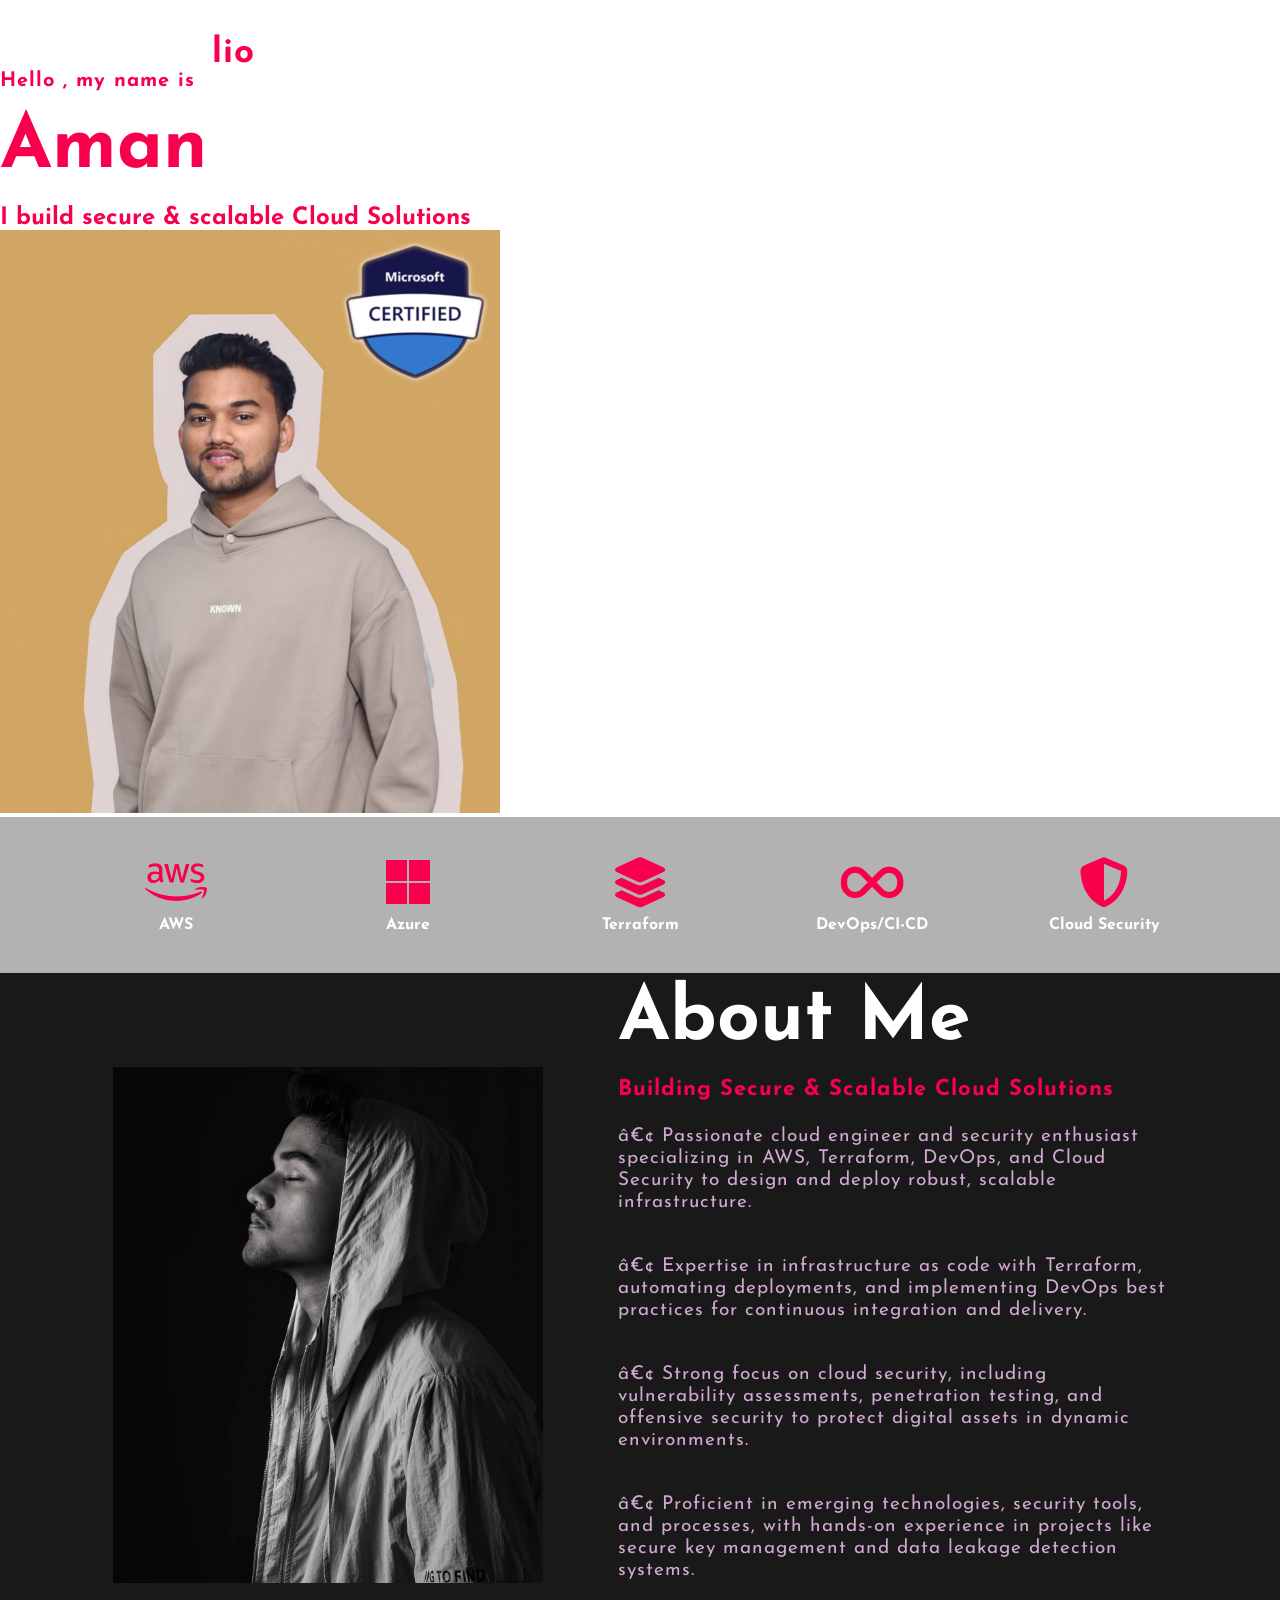
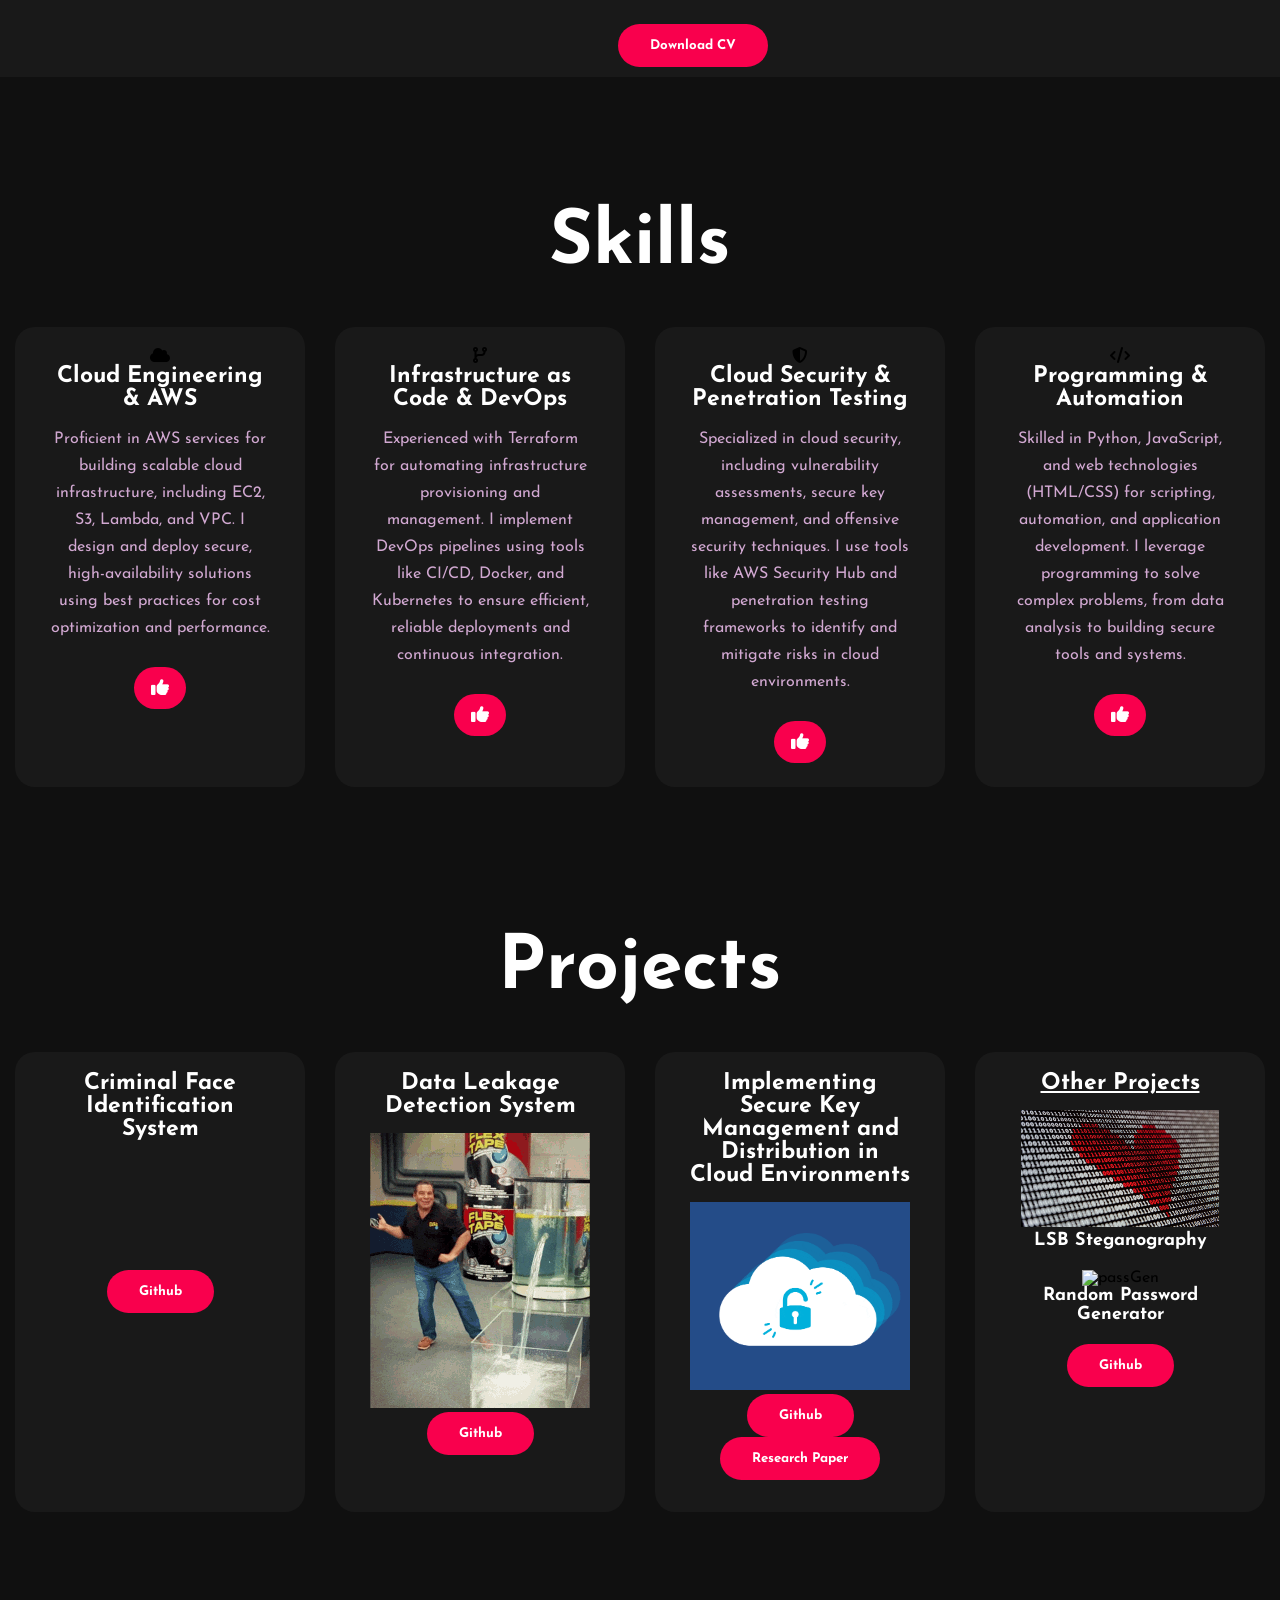
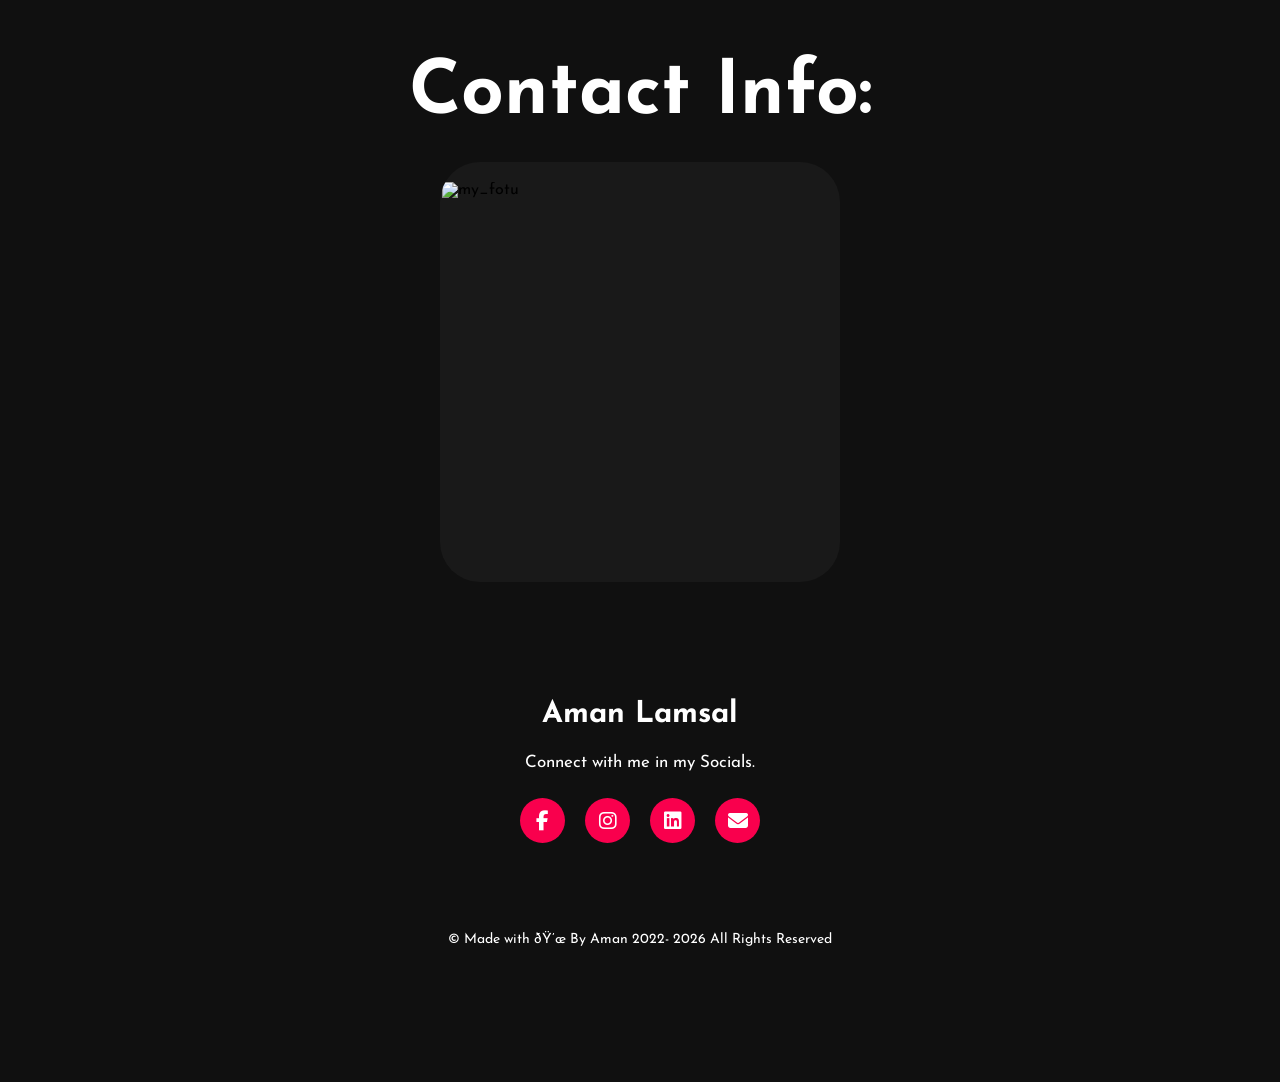
==== index.html @ ddba53ee "updated profile image" ====
<!DOCTYPE html>
<html>

<head>
    <title>Welcome to my Website</title>
    <link rel="stylesheet" type="text/css" href="/style.css">
    <link rel="preconnect" href="https://fonts.gstatic.com">
    <link href="https://fonts.googleapis.com/css2?family=Josefin+Sans:ital,wght@0,100;0,200;0,300;0,400;0,500;0,600;0,700;1,200;1,300;1,400;1,500;1,600;1,700&display=swap" rel="stylesheet">

    <link rel="stylesheet" href="https://cdnjs.cloudflare.com/ajax/libs/font-awesome/6.3.0/css/all.min.css" integrity="sha512-SzlrxWUlpfuzQ+pcUCosxcglQRNAq/DZjVsC0lE40xsADsfeQoEypE+enwcOiGjk/bSuGGKHEyjSoQ1zVisanQ==" crossorigin="anonymous" referrerpolicy="no-referrer">
    <meta name="viewport" content="width=device-width, initial-scale=1">

</head>

<body>
    <!--TopBar/Hero Section-->
    <div class="hero" id="home">
        <nav>
            <h2 class="logo">Portfo<span>lio</span></h2>
            <ul>
                <li><a href="#home">Home</a></li>
                <li><a href="#aboutme">About Me</a></li>
                <li><a href="#skill">Skills</a></li>
                <li><a href="#project">Projects</a></li>
                <li><a href="#contact">Contact Me</a></li>
            </ul>
        </nav>
        <div class="content">
            <h4>Hello , my name is</h4>
            <h1><span>Aman</span> Lamsal</h1>
            <h2><span>I build secure & scalable Cloud Solutions</span></h2>
        </div>
        <div class="prof">
            <img src="/1.png" alt="photo" width="500px">
        </div>

        <!--Tech Stack Section-->
        <div class="tech-stack-hero">
            <div class="tech-container">
                <div class="tech-item">
                    <i class="fab fa-aws"></i>
                    <h3>AWS</h3>
                </div>
                <div class="tech-item">
                    <i class="fab fa-microsoft"></i>
                    <h3>Azure</h3>
                </div>
                <div class="tech-item">
                    <i class="fas fa-layer-group"></i>
                    <h3>Terraform</h3>
                </div>
                <div class="tech-item">
                    <i class="fas fa-infinity"></i>
                    <h3>DevOps/CI-CD</h3>
                </div>
                <div class="tech-item">
                    <i class="fas fa-shield-halved"></i>
                    <h3>Cloud Security</h3>
                </div>
            </div>
        </div>
    </div>

    <!--About Me Section-->
    <section class="about">
        <div class="main" id="aboutme">
            <img src="/profile.png" alt="profilePic">
            <div class="about-text">
                <h2>About Me</h2>
                <h5><span>Building Secure & Scalable Cloud Solutions</span></h5>
                <p>• Passionate cloud engineer and security enthusiast specializing in AWS, Terraform, DevOps, and Cloud Security to design and deploy robust, scalable infrastructure.</p>
                <p>• Expertise in infrastructure as code with Terraform, automating deployments, and implementing DevOps best practices for continuous integration and delivery.</p>
                <p>• Strong focus on cloud security, including vulnerability assessments, penetration testing, and offensive security to protect digital assets in dynamic environments.</p>
                <p>• Proficient in emerging technologies, security tools, and processes, with hands-on experience in projects like secure key management and data leakage detection systems.</p>
                <a href="/Aman Resume.pdf" download="A-Resume">
                    <button type="button">Download CV</button></a>
            </div>
        </div>
    </section>

   <!--Skills section-->
    <div class="skills" id="skill">
        <div class="title">
            <h2>Skills</h2>
        </div>
        <div class="box">
            <div class="card">
                <i class="fa-solid fa-cloud"></i>  <!-- Or use a relevant icon, e.g., fa-aws or fa-server -->
                <h5>Cloud Engineering & AWS</h5>
                <div class="pra">
                    <p>Proficient in AWS services for building scalable cloud infrastructure, including EC2, S3, Lambda, and VPC. I design and deploy secure, high-availability solutions using best practices for cost optimization and performance.</p>
                    <p style="text-align: center;">
                        <button class="thumbs-up-btn" onclick="likeThis(this)"><i class="fas fa-thumbs-up"></i></button>
                    </p>
                </div>
            </div>

            <div class="card">
                <i class="fa-solid fa-code-branch"></i>  <!-- Icon for IaC/DevOps -->
                <h5>Infrastructure as Code & DevOps</h5>
                <div class="pra">
                    <p>Experienced with Terraform for automating infrastructure provisioning and management. I implement DevOps pipelines using tools like CI/CD, Docker, and Kubernetes to ensure efficient, reliable deployments and continuous integration.</p>
                    <p style="text-align: center;">
                        <button class="thumbs-up-btn" onclick="likeThis(this)"><i class="fas fa-thumbs-up"></i></button>
                    </p>
                </div>
            </div>

            <div class="card">
                <i class="fa-solid fa-shield-halved"></i>  <!-- Icon for security -->
                <h5>Cloud Security & Penetration Testing</h5>
                <div class="pra">
                    <p>Specialized in cloud security, including vulnerability assessments, secure key management, and offensive security techniques. I use tools like AWS Security Hub and penetration testing frameworks to identify and mitigate risks in cloud environments.</p>
                    <p style="text-align: center;">
                        <button class="thumbs-up-btn" onclick="likeThis(this)"><i class="fas fa-thumbs-up"></i></button>
                    </p>
                </div>
            </div>

            <div class="card">
                <i class="fa-solid fa-code"></i>  <!-- Icon for programming -->
                <h5>Programming & Automation</h5>
                <div class="pra">
                    <p>Skilled in Python, JavaScript, and web technologies (HTML/CSS) for scripting, automation, and application development. I leverage programming to solve complex problems, from data analysis to building secure tools and systems.</p>
                    <p style="text-align: center;">
                        <button class="thumbs-up-btn" onclick="likeThis(this)"><i class="fas fa-thumbs-up"></i></button>
                    </p>
                </div>
            </div>

        </div>

        <!--Projects Section Begins-->
        <div class="skills" id="project">
            <div class="title">
                <h2>Projects</h2>
            </div>
            <div class="box">
                <div class="card">
                    <h5>Criminal Face Identification System </h5>
                    <div class="pra">
                        <video src="/criminal.mp4" height="auto" width="100%" autoplay></video>
                        <form action="https://github.com/drax2002/Criminal-Face-Identification-System">
                            <button type="submit"> Github </button></form>
                    </div>
                </div>

                <div class="card">
                    <h5>Data Leakage Detection System</h5>
                    <div class="pra">
                        <img src="/dataleak.gif" alt="leakage">
                        <form action="https://github.com/drax2002/Data-Leakage-Detection-System">
                            <button type="submit"> Github </button></form>
                    </div>
                </div>

                <div class="card">
                    <h5>Implementing Secure Key Management and Distribution in Cloud Environments</h5>
                    <div class="pra">
                        <img src="/keymgmnt.gif" alt="keyCloud" height="auto" width="100%">
                        <form action="https://github.com/drax2002/Key-Management-in-Cloud-Computing">
                            <button type="submit"> Github </button></form>
                        <form action="https://ieeexplore.ieee.org/document/10346319">
                            <button type="submit">Research Paper</button></form>
                        </form>
                    </div>
                </div>



                <div class="card">
                     <h5><u>Other Projects</u></h5>
                     <div class="pra">
                        <img src="/lsb.jpg" alt="lsbImg" height="auto" width="90%">
                        <h6>LSB Steganography </h6>
                        <img src="/paswordGen.jpg" alt="passGen" height="auto" width="90%">
                        <h6>Random Password Generator</h6>
                        <form action="https://github.com/drax2002/OtherProjects">
                            <button type="submit"> Github </button></form>
                    </div>
                </div>

            </div>
        </div>

        <!--Contact Info-->
        <div class="contact-me" id="contact">
            <div class="title">
                <h2>Contact Info:</h2>
            </div>

            <div class="photos">
                <div class="pra">
                    <img src="/daiKoPhoto.jpg" alt="my_fotu" style="height:auto" width="100%">
                </div>

            </div>
            
            <!--Footer start-->
            <footer>

                <p>Aman Lamsal</p>
                <p>Connect with me in my Socials.</p>
                <div class="social"> 
                    <a href="https://www.facebook.com/aaman.lamsal/"><i class="fab fa-facebook-f" title="Facebook"></i></a>
                    <a href="https://www.instagram.com/_ig_aman07/?hl=en"><i class="fab fa-instagram" title="Instagram"></i></a>
                    <a href="https://www.linkedin.com/in/aman-lamsal-5b7b74231/"><i class="fa-brands fa-linkedin" title="LinkedIn"></i></a>
                    <a href="https://mail.google.com/mail/?view=cm&to=amanlamsal2002@gmail.com"><i class="fa fa-envelope" title="Email?"></i></a>
                </div>

                <p id="end"> &copy; Made with 💜 By Aman 2022-
                    <script>
                        document.write(new Date().getFullYear())
                    </script> All Rights Reserved</p>
            </footer>

        </div>

    </div>

    <script>
        function likeThis(btn) {
            if (btn.classList.contains('liked')) {
                btn.classList.remove('liked');
                btn.innerHTML = '<i class="fas fa-thumbs-up"></i>';
            } else {
                btn.classList.add('liked');
                btn.innerHTML = '<i class="fas fa-thumbs-up"></i> Liked';
                // Animate +1
                const plusOne = document.createElement('span');
                plusOne.textContent = '+1';
                plusOne.className = 'plus-one';
                plusOne.style.position = 'absolute';
                plusOne.style.left = '50%';
                plusOne.style.transform = 'translateX(-50%)';
                btn.style.position = 'relative';
                btn.appendChild(plusOne);
                setTimeout(() => plusOne.remove(), 1000);
            }
        }

        // Smooth scroll for nav links
        const navLinks = document.querySelectorAll('nav ul li a');
        navLinks.forEach(link => {
            link.addEventListener('click', function(e) {
                e.preventDefault();
                const targetId = this.getAttribute('href');
                const targetSection = document.querySelector(targetId);
                if (targetSection) {
                    targetSection.scrollIntoView({ behavior: 'smooth' });
                }
            });
        });

        // Slide down animation on scroll
        const sections = document.querySelectorAll('.about, .skills, .contact-me');
        const observer = new IntersectionObserver((entries) => {
            entries.forEach(entry => {
                if (entry.isIntersecting) {
                    entry.target.classList.add('slide-down');
                }
            });
        }, { threshold: 0.1 });

        sections.forEach(section => {
            observer.observe(section);
        });
    </script>

</body>

</html>
---- style.css ----
* {
    padding: 0;
    margin: 0;
    font-family: 'Josefin Sans', sans-serif;
    box-sizing: border-box;
}

html {
    scroll-behavior: smooth;
}

.hero {
    height: auto;
    min-height: 100vh;
    width: 100%;
    background-image: url(../background.jpg);
    background-size: cover;
    background-position: center;
    display: flex;
    flex-direction: column;
    justify-content: space-between;
}

.hero-main {
    display: flex;
    align-items: center;
    justify-content: space-between;
    padding: 0 8%;
    flex-wrap: wrap;
}
nav {
    display: flex;
    align-items: center;
    justify-content: space-between;
    padding-top: 35px;
    padding-left: 8%;
    padding-right: 8%;
}

.logo {
    color: white;
    font-size: 35px;
    letter-spacing: 1px;
    cursor: pointer;
}

span {
    color: #f9004d;
}

nav ul li {
    list-style-type: none;
    display: inline-block;
    padding: 10px 25px;
}

nav ul li a {
    color: white;
    text-decoration: none;
    font-weight: bold;
    text-transform: capitalize;
}

nav ul li a:hover {
    color: #f9004d;
    transition: .4s;
}

.prof {
    width: 500px;
}

.prof img {
    height: auto;
    width: 100%;
}

.content {
    max-width: 600px;
}

h1 {
    color: white;
    margin: 20px 0px 20px;
    font-size: 75px;
}

h3 {
    color: white;
    margin-bottom: 50px;
    font-size: 25px;
}

h4 {
    color: #f9004d;
    letter-spacing: 1px;
    font-size: 20px;
}

.tech-stack-hero {
    width: 100%;
    padding: 40px 0px;
    background-color: rgba(0, 0, 0, 0.3);
    display: flex;
    align-items: center;
    justify-content: center;
}

.tech-container {
    width: 1130px;
    max-width: 95%;
    display: flex;
    align-items: center;
    justify-content: space-around;
    flex-wrap: wrap;
    gap: 30px;
}

.tech-item {
    text-align: center;
    flex: 1;
    min-width: 120px;
}

.tech-item i {
    font-size: 50px;
    color: #f9004d;
    margin-bottom: 10px;
    display: block;
}

.tech-item h3 {
    color: white;
    font-size: 16px;
    margin: 0;
}

.about {
    width: 100%;
    padding: 10px 0px;
    background-color: #191919;
}

.about img {
    height: auto;
    width: 430px;
}

.about-text {
    width: 550px;
}

.main {
    width: 1130px;
    max-width: 95%;
    margin: 0 auto;
    display: flex;
    align-items: center;
    justify-content: space-around;
}

.about-text h2 {
    color: white;
    font-size: 75px;
    text-transform: capitalize;
    margin-bottom: 20px;
}

.about-text h5 {
    color: white;
    font-size: 22px;
    letter-spacing: 1px;
    margin-bottom: 25px;
    text-transform: capitalize;
}

.about-text p {
    color: #fcfc;
    letter-spacing: 1px;
    line-height: 22px;
    font-size: 19px;
    margin-bottom: 42px;
}

button {
    background-color: #f9004d;
    color: white;
    text-decoration: none;
    border: 2px solid transparent;
    font-weight: bold;
    padding: 13px 30px;
    border-radius: 30px;
    transition: .4s;
}

button:hover {
    background-color: transparent;
    border: 2px solid #f9004d;
    cursor: pointer;
}

.skills {
    background: #101010;
    width: 100%;
    padding: 100px 0px;
}

.title h2 {
    color: white;
    font-size: 75px;
    width: 1130px;
    margin: 30px auto;
    text-align: center;
}

.box {
    display: flex;
    justify-content: center;
    align-items: center;
    min-height: 400px;
}

.card {
    height: 460px;
    width: 335px;
    padding: 20px 35px;
    background: #191919;
    border-radius: 20px;
    margin: 15px;
    position: relative;
    overflow: hidden;
    text-align: center;
}

.boxxy {
    display: flex;
    justify-content: center;
    align-items: center;
    min-height: 200px;
}

.poxxy {
    height: 200px;
    width: 335px;
    padding: 20px 35px;
    background: #191919;
    border-radius: 20px;
    margin: 15px;
    position: relative;
    overflow: hidden;
    text-align: center;
}

h5 {
    color: white;
    font-size: 23px;
    margin-bottom: 15px;
}

h6 {
    color: white;
    font-size: 18px;
    margin-bottom: 20px;
}

h5 {
    color: white;
    font-size: 23px;
    margin-bottom: 15px;
}

.pra p {
    color: #fcfc;
    font-size: 16px;
    line-height: 27px;
    margin-bottom: 25px;
}

.card .button {
    background-color: #f9004d;
    color: white;
    text-decoration: none;
    border: 2px solid transparent;
    font-weight: bold;
    padding: 10px 15px;
    border-radius: 30px;
    transition: .4s;
}

.card .button:hover {
    background-color: transparent;
    border: 2px solid #f9004d;
    cursor: pointer;
}

.team {
    width: 100%;
    padding: 10px 0px;
    background-color: #191919;
}

.team img {
    height: auto;
    width: 350px;
}

.team-img {
    width: 1130px;
    max-width: 95%;
    margin: 0 auto;
    display: flex;
    align-items: center;
    justify-content: space-around;
}

.team .item:hover .info {
    bottom: 50px;
}

.team .team-img::after {
    opacity: 1;
    visibility: visible;
}

.team .team-img {
    overflow: hidden;
    border-radius: 4px;
    position: relative;
}

.team .team-img::after {
    content: '';
    width: 100%;
    height: 100%;
    position: absolute;
    top: 0;
    left: 0;
    background-color: rgba(0, 0, 0, 0.8);
    background: linear-gradient(to top, #f9004d, rgba (0, 0, 0, 0.4));
    opacity: 0;
    visibility: hidden;
    transition: all 0.4s;
}

.photos {
    height: 420px;
    width: 400px;
    padding: 20px 10px 5px 2px;
    background: #191919;
    border-radius: 40px;
    display: block;
    margin-left: auto;
    margin-right: auto;
    position: relative;
    overflow: hidden;
}

footer {
    position: relative;
    width: 100%;
    height: 400px;
    background: #101010;
    display: flex;
    flex-direction: column;
    align-items: center;
    justify-content: center;
}

footer p:nth-child(1) {
    font-size: 30px;
    color: white;
    margin-bottom: 20px;
    font-weight: bold;
}

footer p:nth-child(2) {
    color: white;
    font-size: 17px;
    width: 500px;
    text-align: center;
    line-height: 26px;
}

.social {
    display: flex;
}

.social a {
    width: 45px;
    height: 45px;
    display: flex;
    align-items: center;
    justify-content: center;
    background: #f9004d;
    border-radius: 50%;
    margin: 22px 10px;
    color: white;
    text-decoration: none;
    font-size: 20px;
}

.social a:hover {
    transform: scale(1.3);
    transition: .3s;
}

#end {
    position: absolute;
    color: white;
    bottom: 35px;
    font-size: 14px;
}

.thumbs-up-btn {
    background-color: #f9004d;
    color: white;
    border: 2px solid transparent;
    font-size: 18px;
    padding: 10px 15px;
    border-radius: 30px;
    transition: .4s;
    cursor: pointer;
    display: inline-flex;
    align-items: center;
    gap: 5px;
}

.thumbs-up-btn:hover {
    background-color: transparent;
    border: 2px solid #f9004d;
}

.thumbs-up-btn.liked {
    background-color: #4CAF50;
    border: 2px solid #4CAF50;
}

.plus-one {
    position: absolute;
    color: #f9004d;
    font-size: 20px;
    font-weight: bold;
    animation: floatUp 1s ease-out forwards;
}

@keyframes floatUp {
    0% {
        opacity: 1;
        transform: translateY(0);
    }
    100% {
        opacity: 0;
        transform: translateY(-30px);
    }
}

.slide-down {
    animation: slideDown 1s ease-out;
}

@keyframes slideDown {
    0% {
        transform: translateY(-50px);
        opacity: 0;
    }
    100% {
        transform: translateY(0);
        opacity: 1;
    }
}
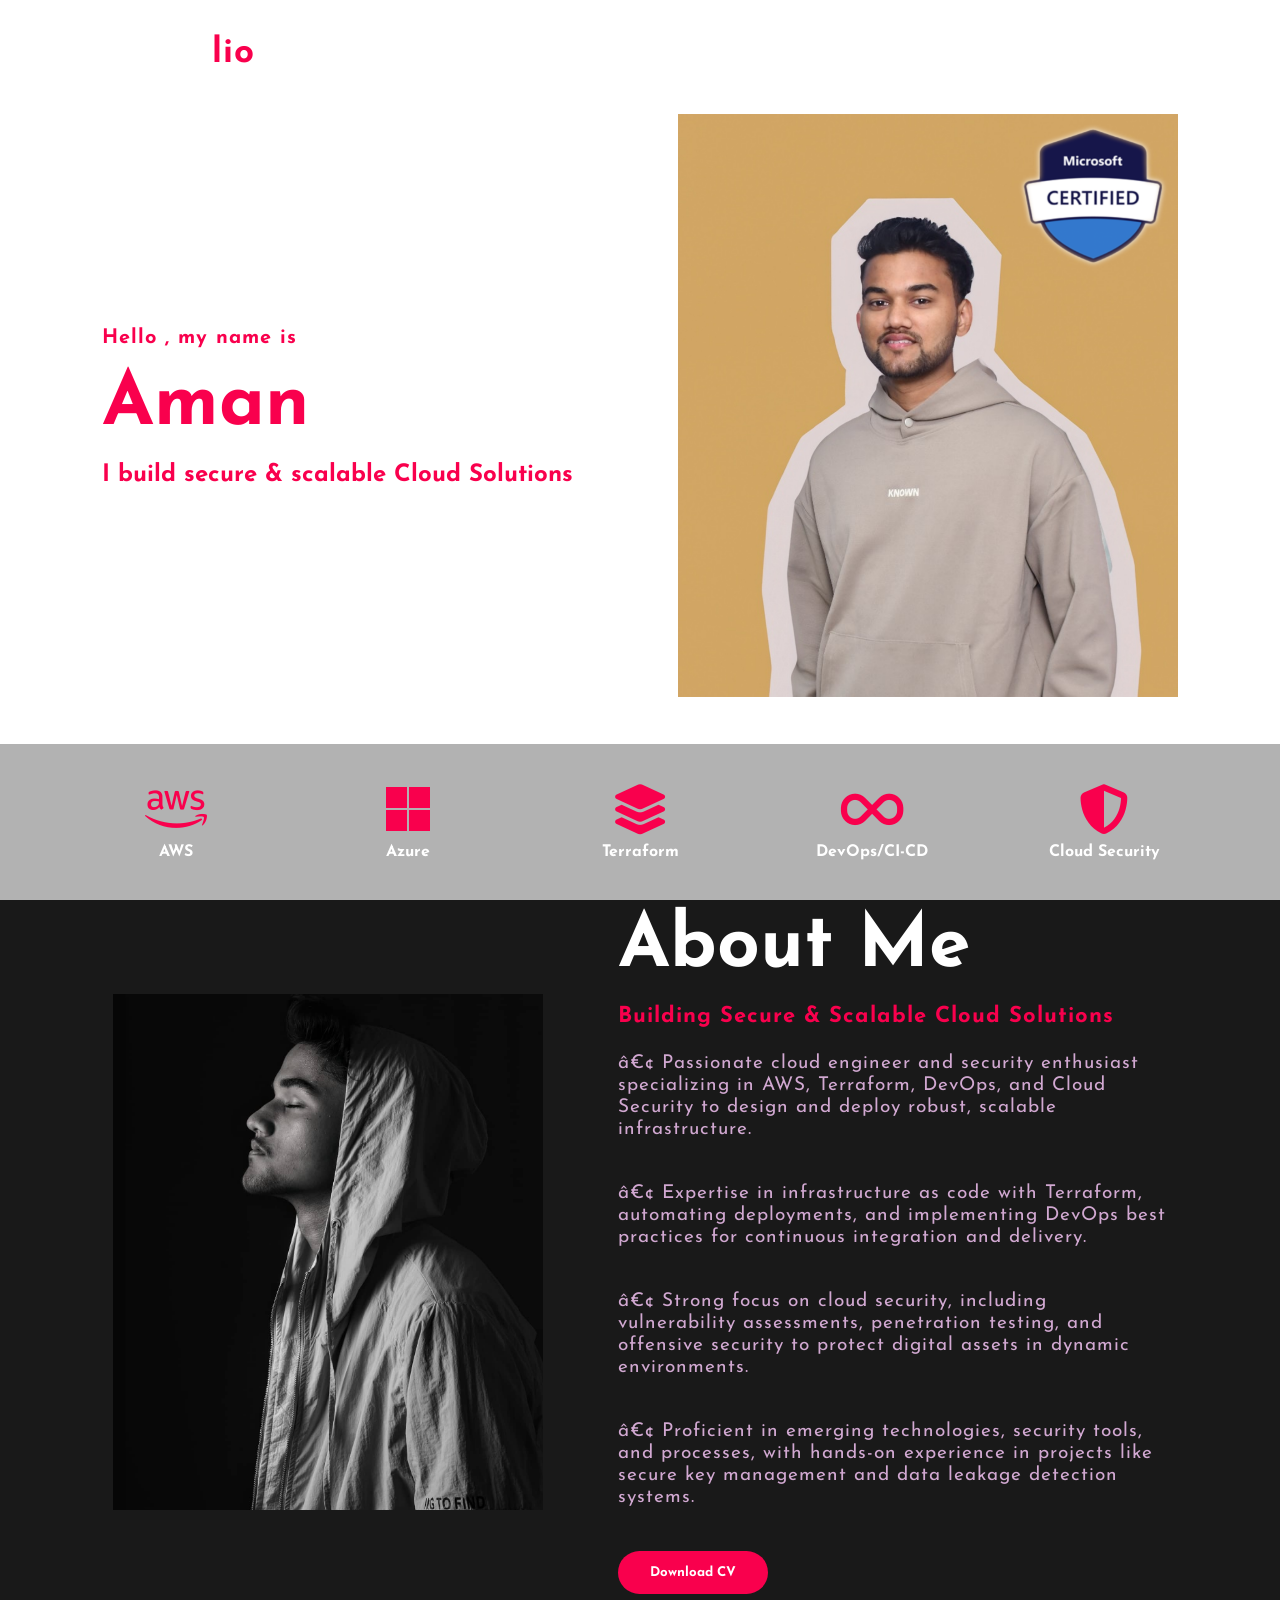
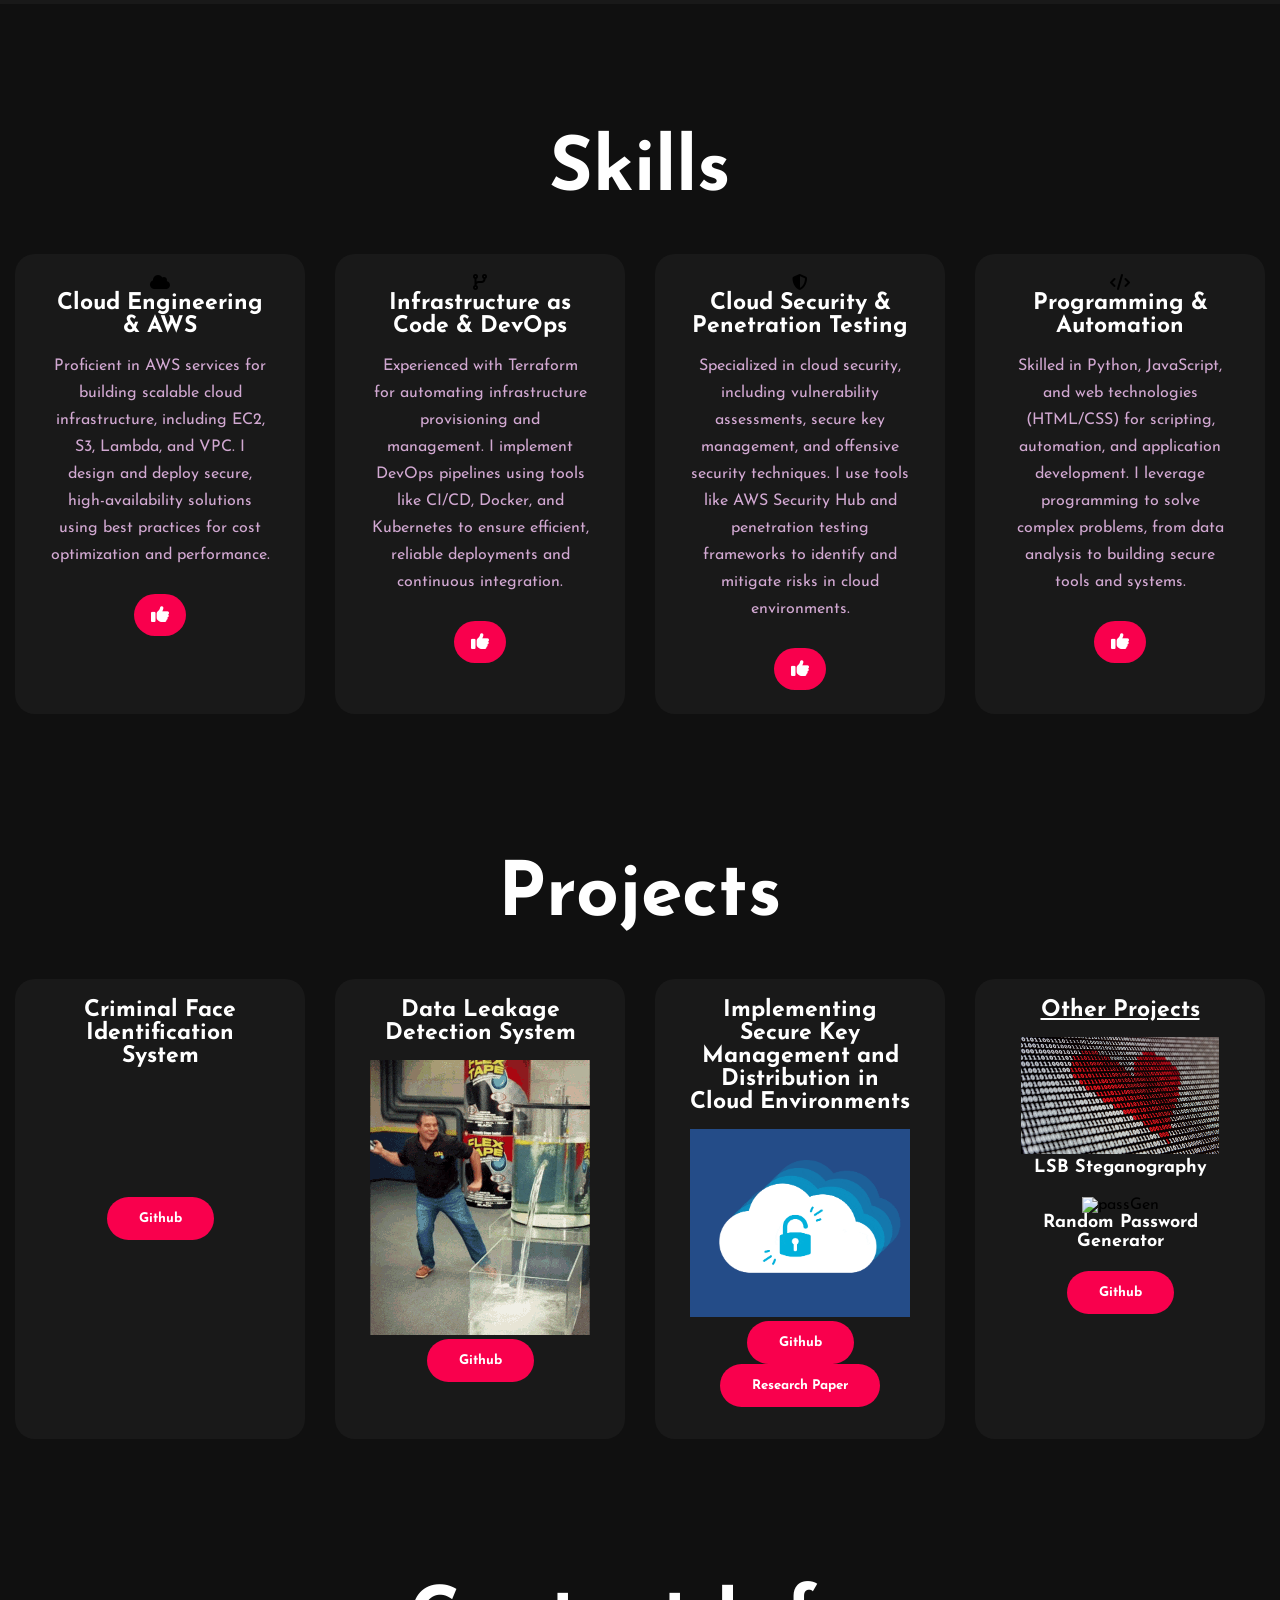
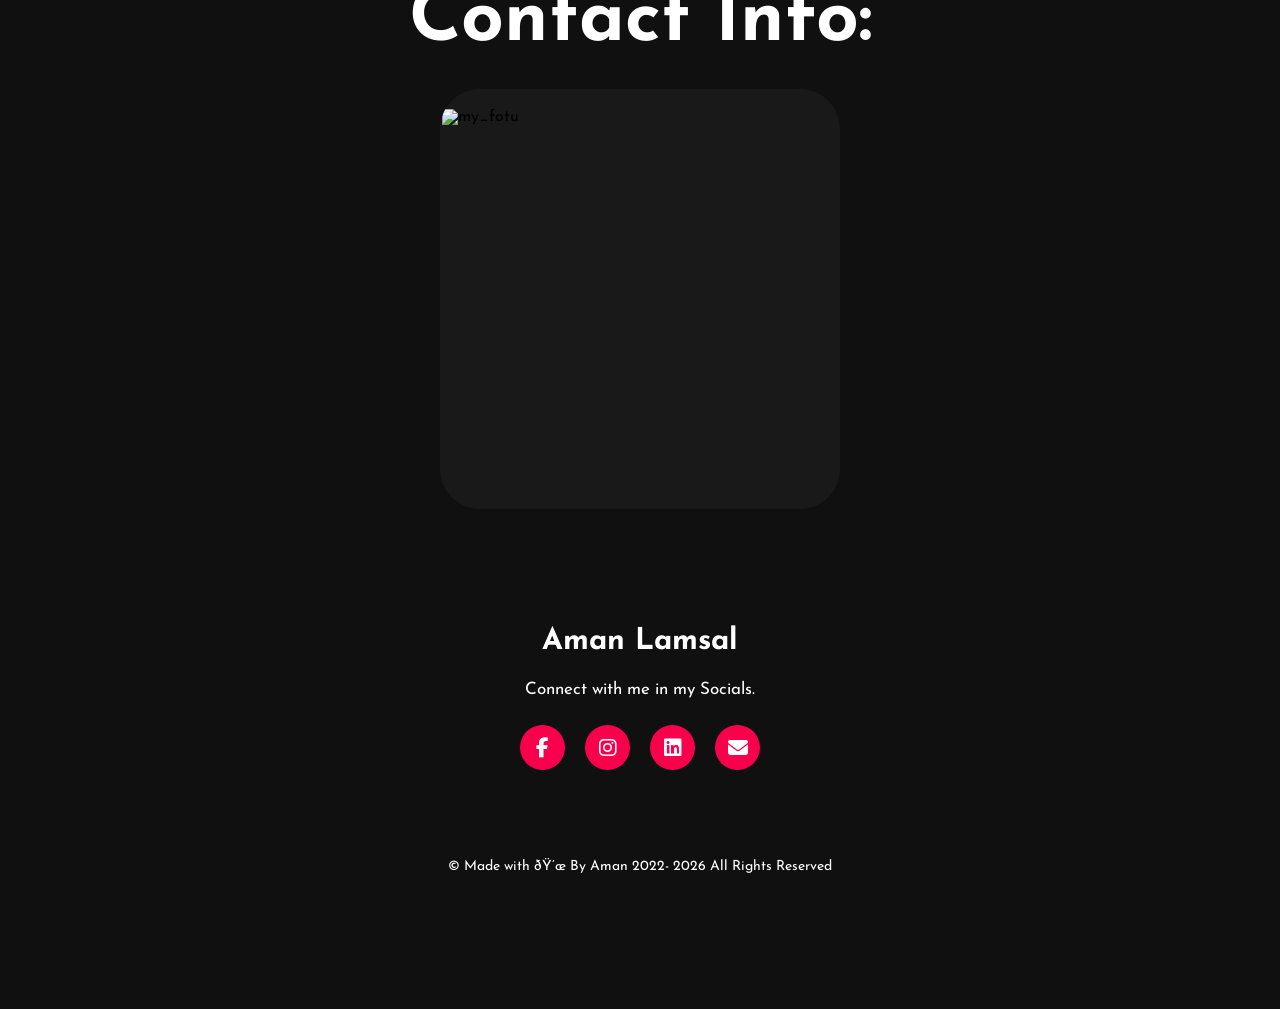
==== commit c16a14de: "updated profile image" ====
--- a/index.html
+++ b/index.html
@@ -25,15 +25,19 @@
                 <li><a href="#contact">Contact Me</a></li>
             </ul>
         </nav>
-        <div class="content">
-            <h4>Hello , my name is</h4>
-            <h1><span>Aman</span> Lamsal</h1>
-            <h2><span>I build secure & scalable Cloud Solutions</span></h2>
-        </div>
-        <div class="prof">
-            <img src="/1.png" alt="photo" width="500px">
-        </div>
-
+        <div class="hero-main">
+            <div class="content">
+                <h4>Hello , my name is</h4>
+                <h1><span>Aman</span> Lamsal</h1>
+                <h2><span>I build secure & scalable Cloud Solutions</span></h2>
+            </div>
+
+            <div class="prof">
+                <img src="/1.png" alt="photo" width="500px">
+            </div>
+        </div>
+        
+        
         <!--Tech Stack Section-->
         <div class="tech-stack-hero">
             <div class="tech-container">
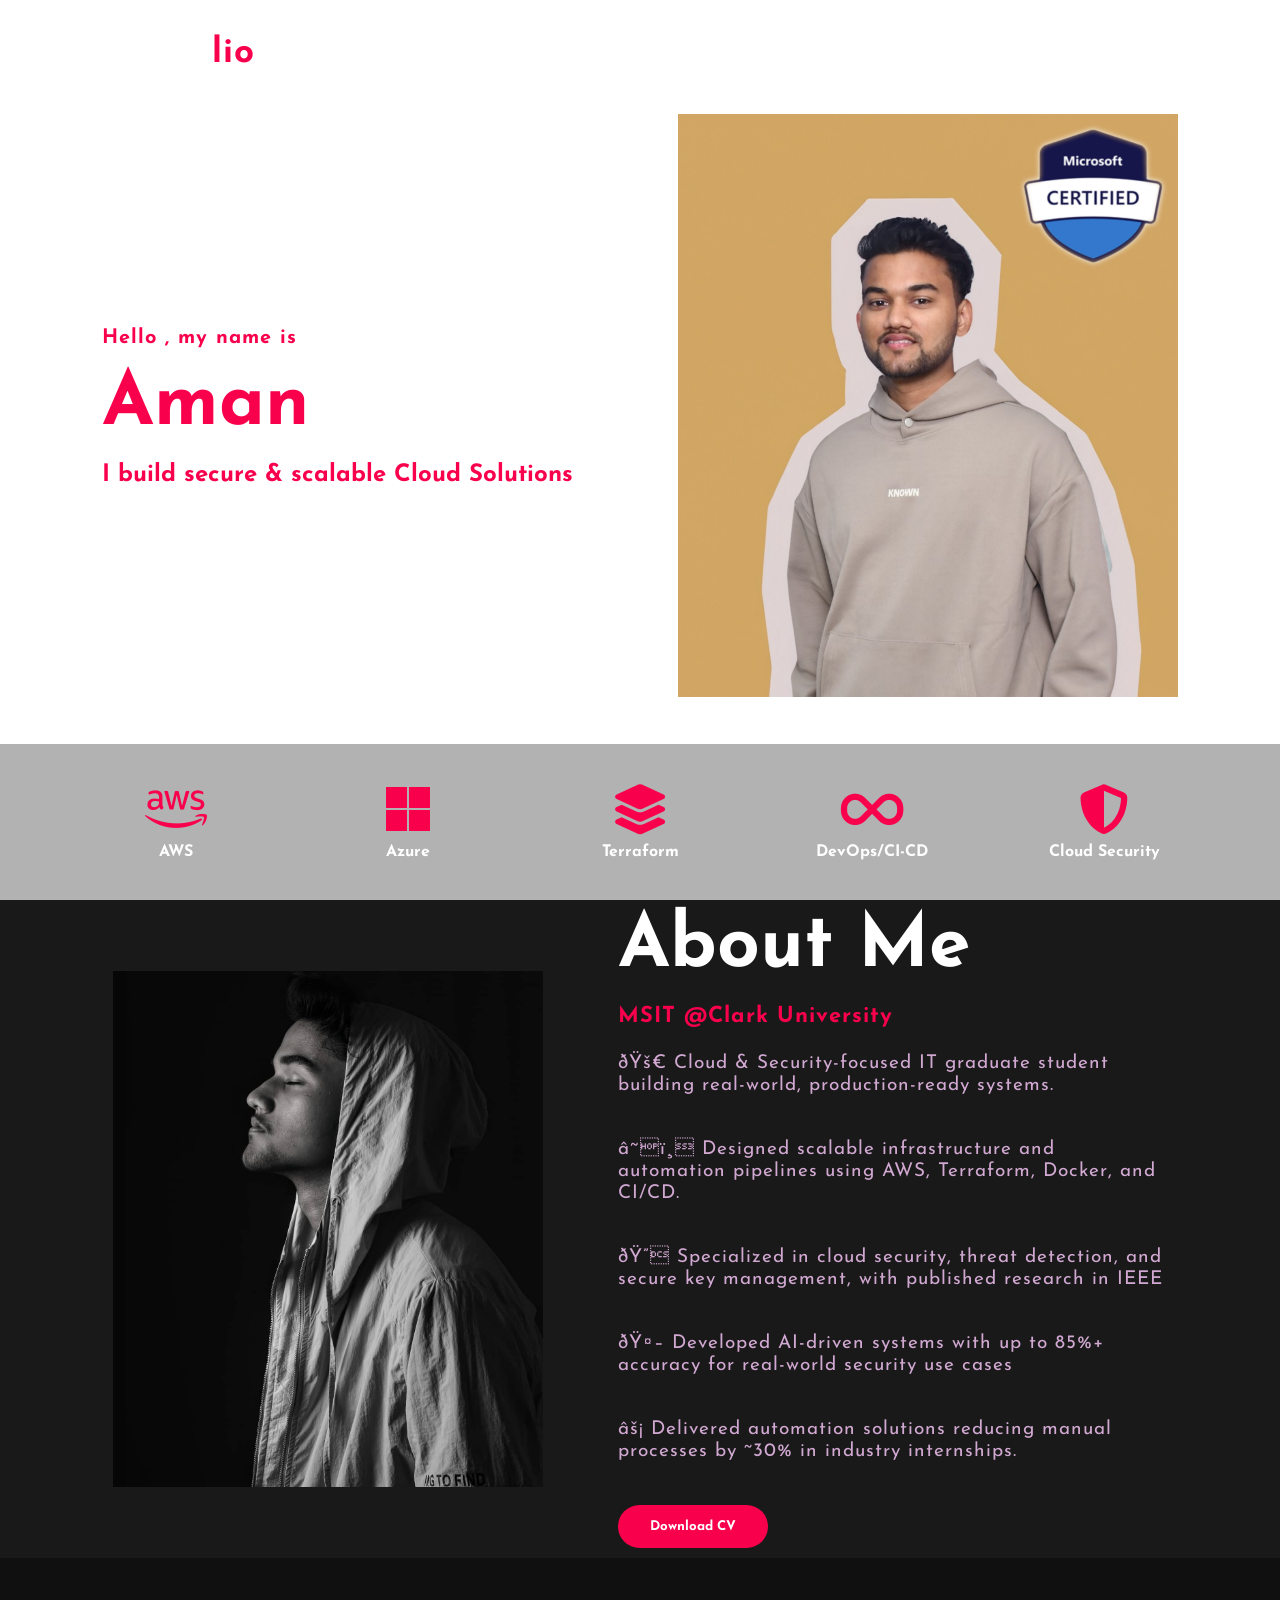
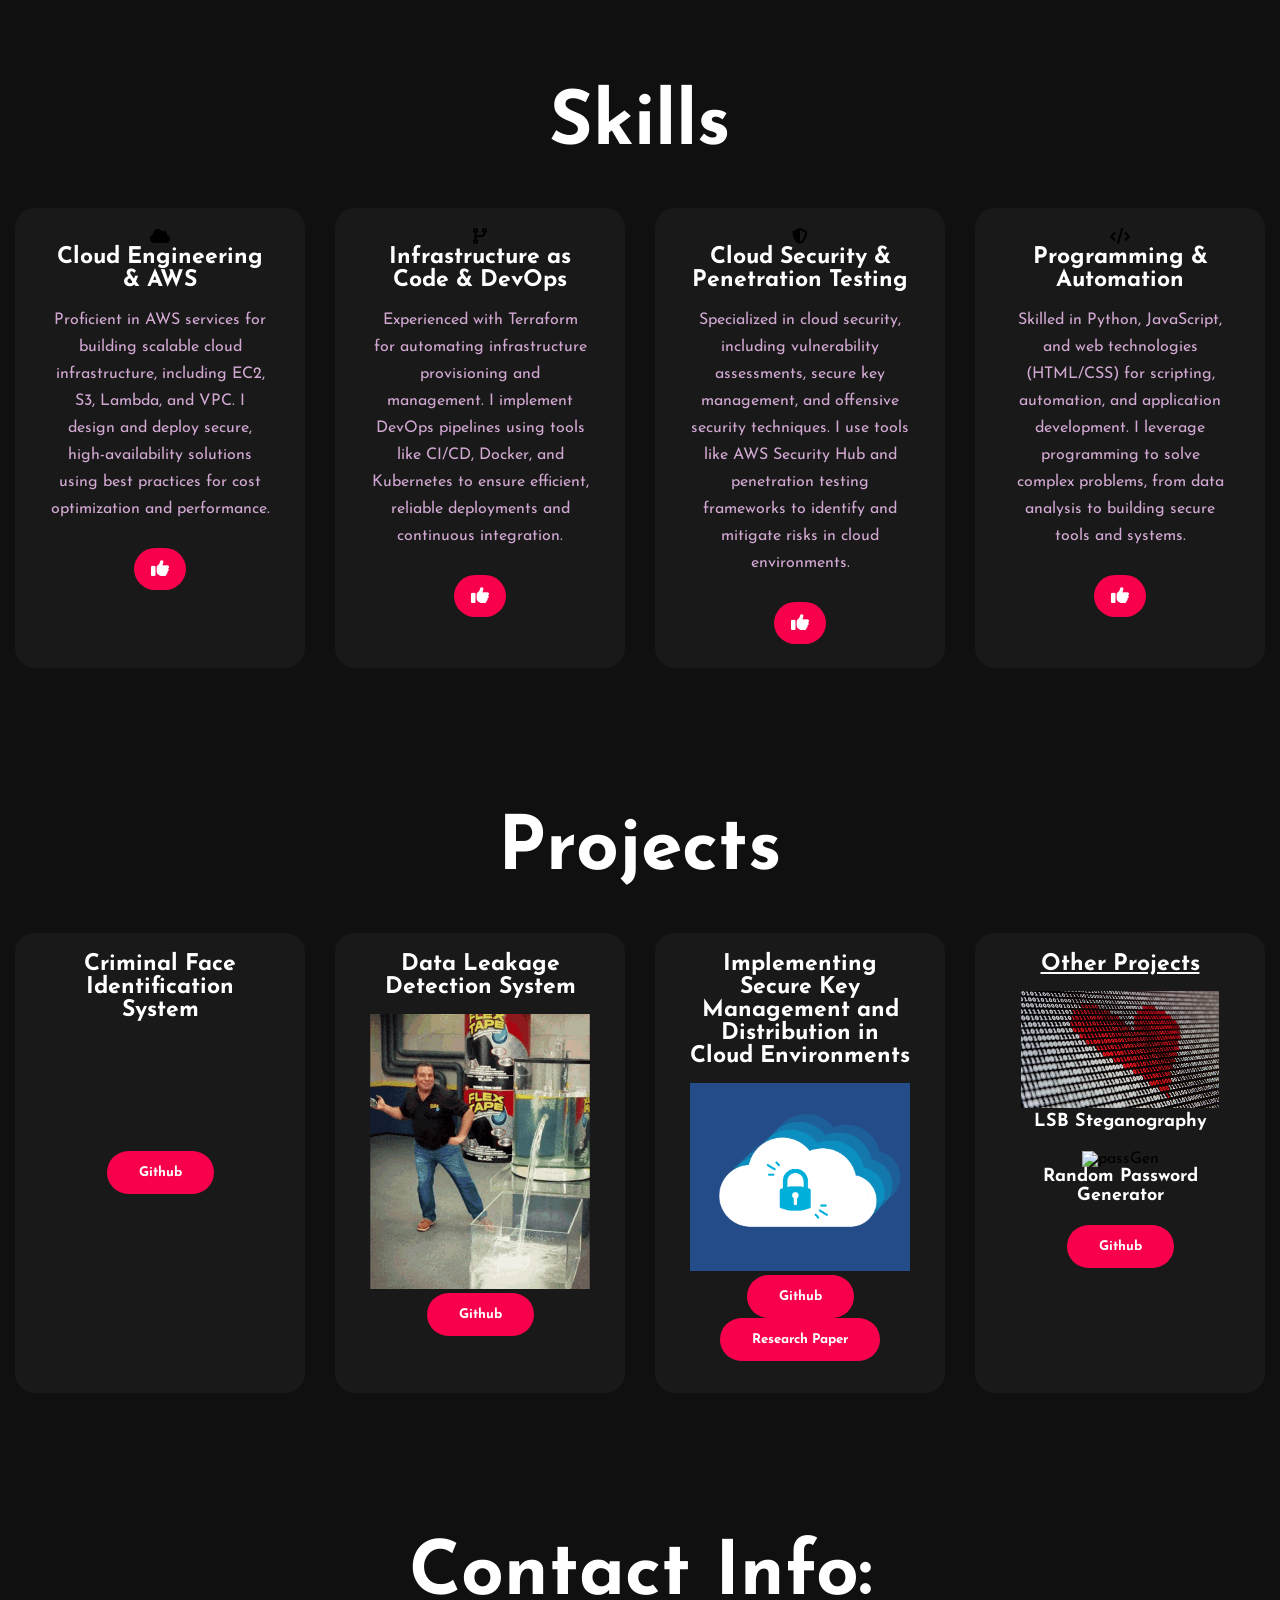
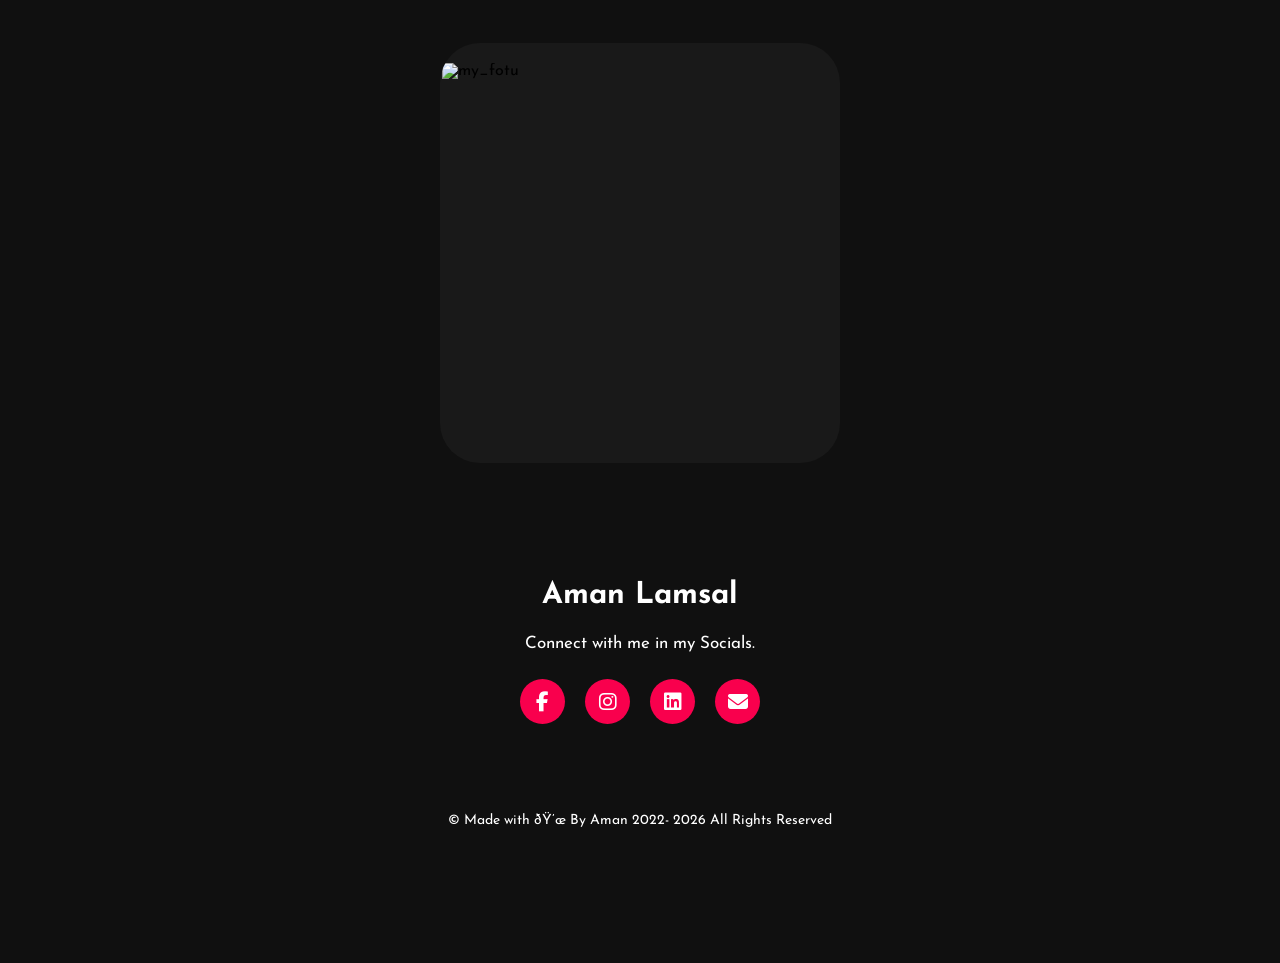
==== commit d2992598: "final updates" ====
--- a/index.html
+++ b/index.html
@@ -33,7 +33,7 @@
             </div>
 
             <div class="prof">
-                <img src="/1.png" alt="photo" width="500px">
+                <img src="/1.png" alt="photo" width="600px">
             </div>
         </div>
         
@@ -71,11 +71,13 @@
             <img src="/profile.png" alt="profilePic">
             <div class="about-text">
                 <h2>About Me</h2>
-                <h5><span>Building Secure & Scalable Cloud Solutions</span></h5>
-                <p>• Passionate cloud engineer and security enthusiast specializing in AWS, Terraform, DevOps, and Cloud Security to design and deploy robust, scalable infrastructure.</p>
-                <p>• Expertise in infrastructure as code with Terraform, automating deployments, and implementing DevOps best practices for continuous integration and delivery.</p>
-                <p>• Strong focus on cloud security, including vulnerability assessments, penetration testing, and offensive security to protect digital assets in dynamic environments.</p>
-                <p>• Proficient in emerging technologies, security tools, and processes, with hands-on experience in projects like secure key management and data leakage detection systems.</p>
+                <h5><span>MSIT @Clark University</span></h5>
+                <p>🚀 Cloud & Security-focused IT graduate student building real-world, production-ready systems.</p>
+                <p>☁️ Designed scalable infrastructure and automation pipelines using AWS, Terraform, Docker, and CI/CD.</p>
+                <p>🔐 Specialized in cloud security, threat detection, and secure key management, with published research in IEEE</p>
+                <p>🤖 Developed AI-driven systems with up to 85%+ accuracy for real-world security use cases</p>
+                <p>⚡ Delivered automation solutions reducing manual processes by ~30% in industry internships.</p>
+
                 <a href="/Aman Resume.pdf" download="A-Resume">
                     <button type="button">Download CV</button></a>
             </div>
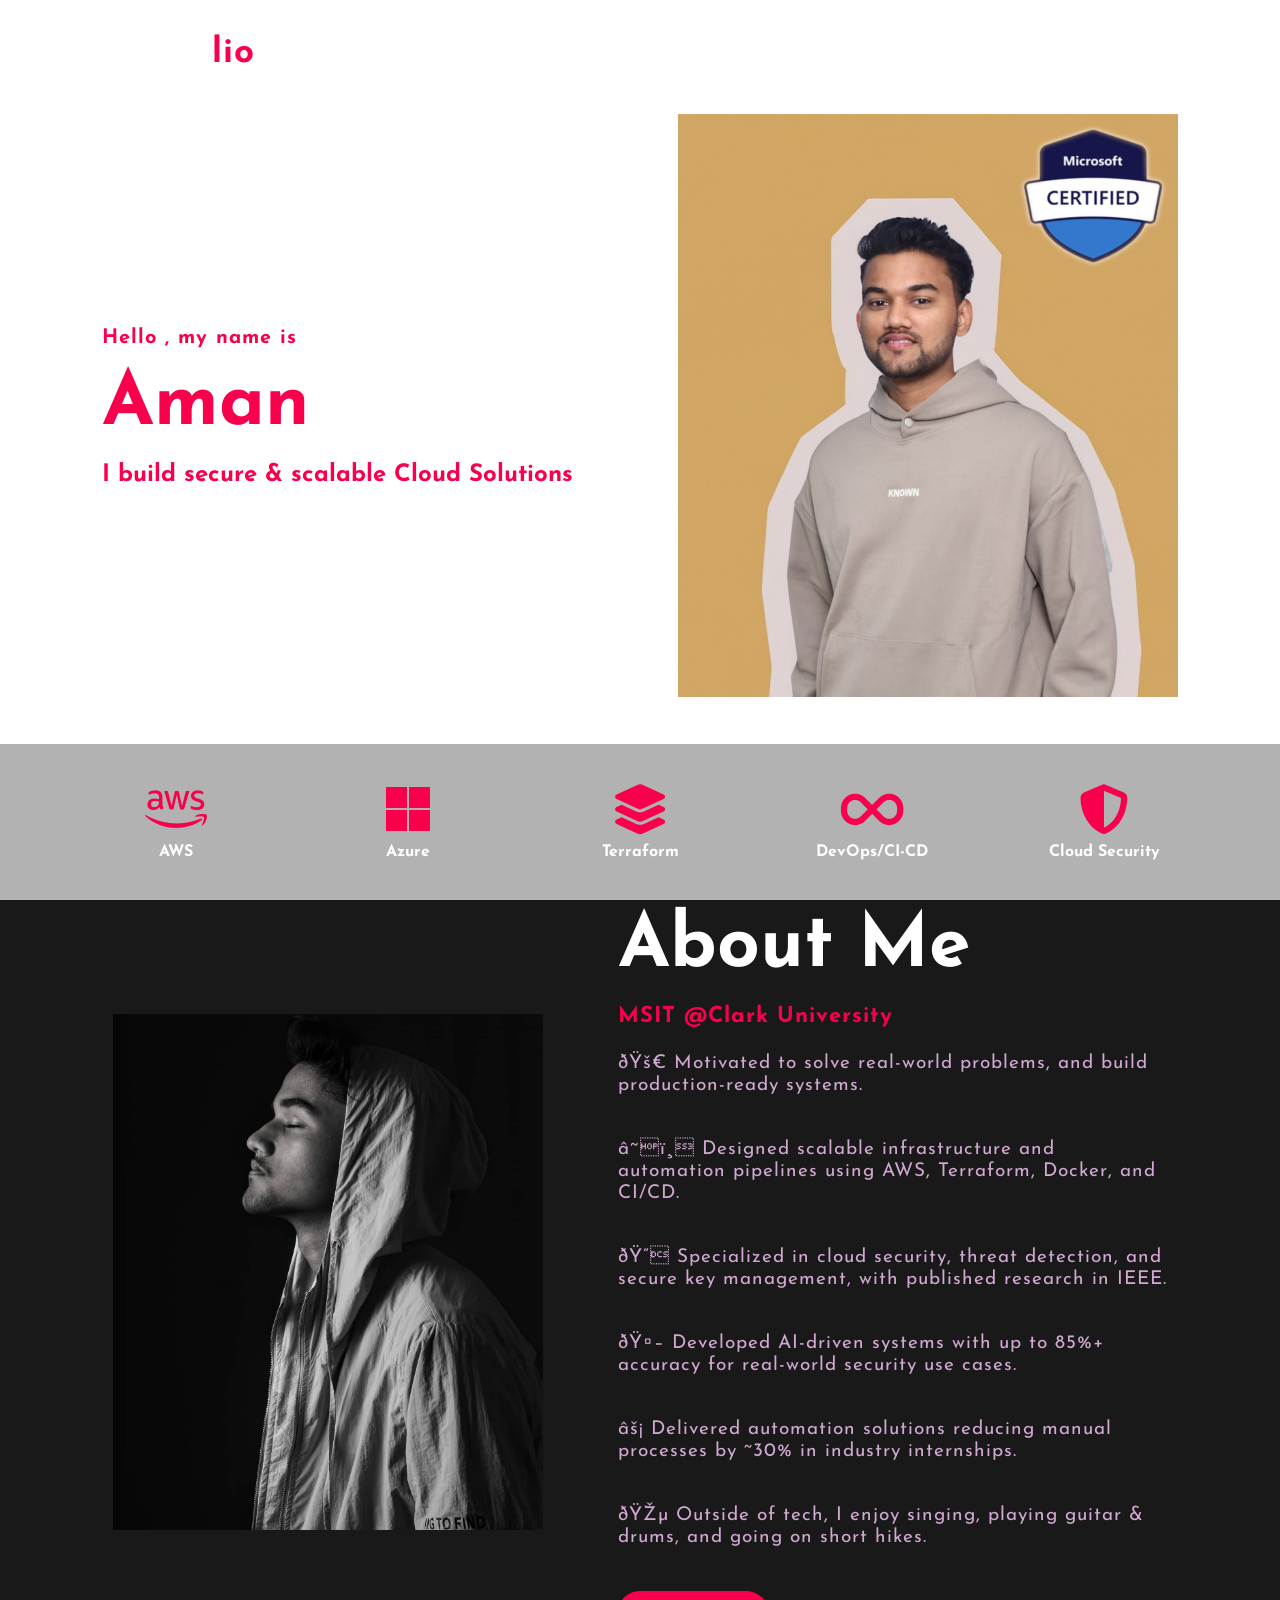
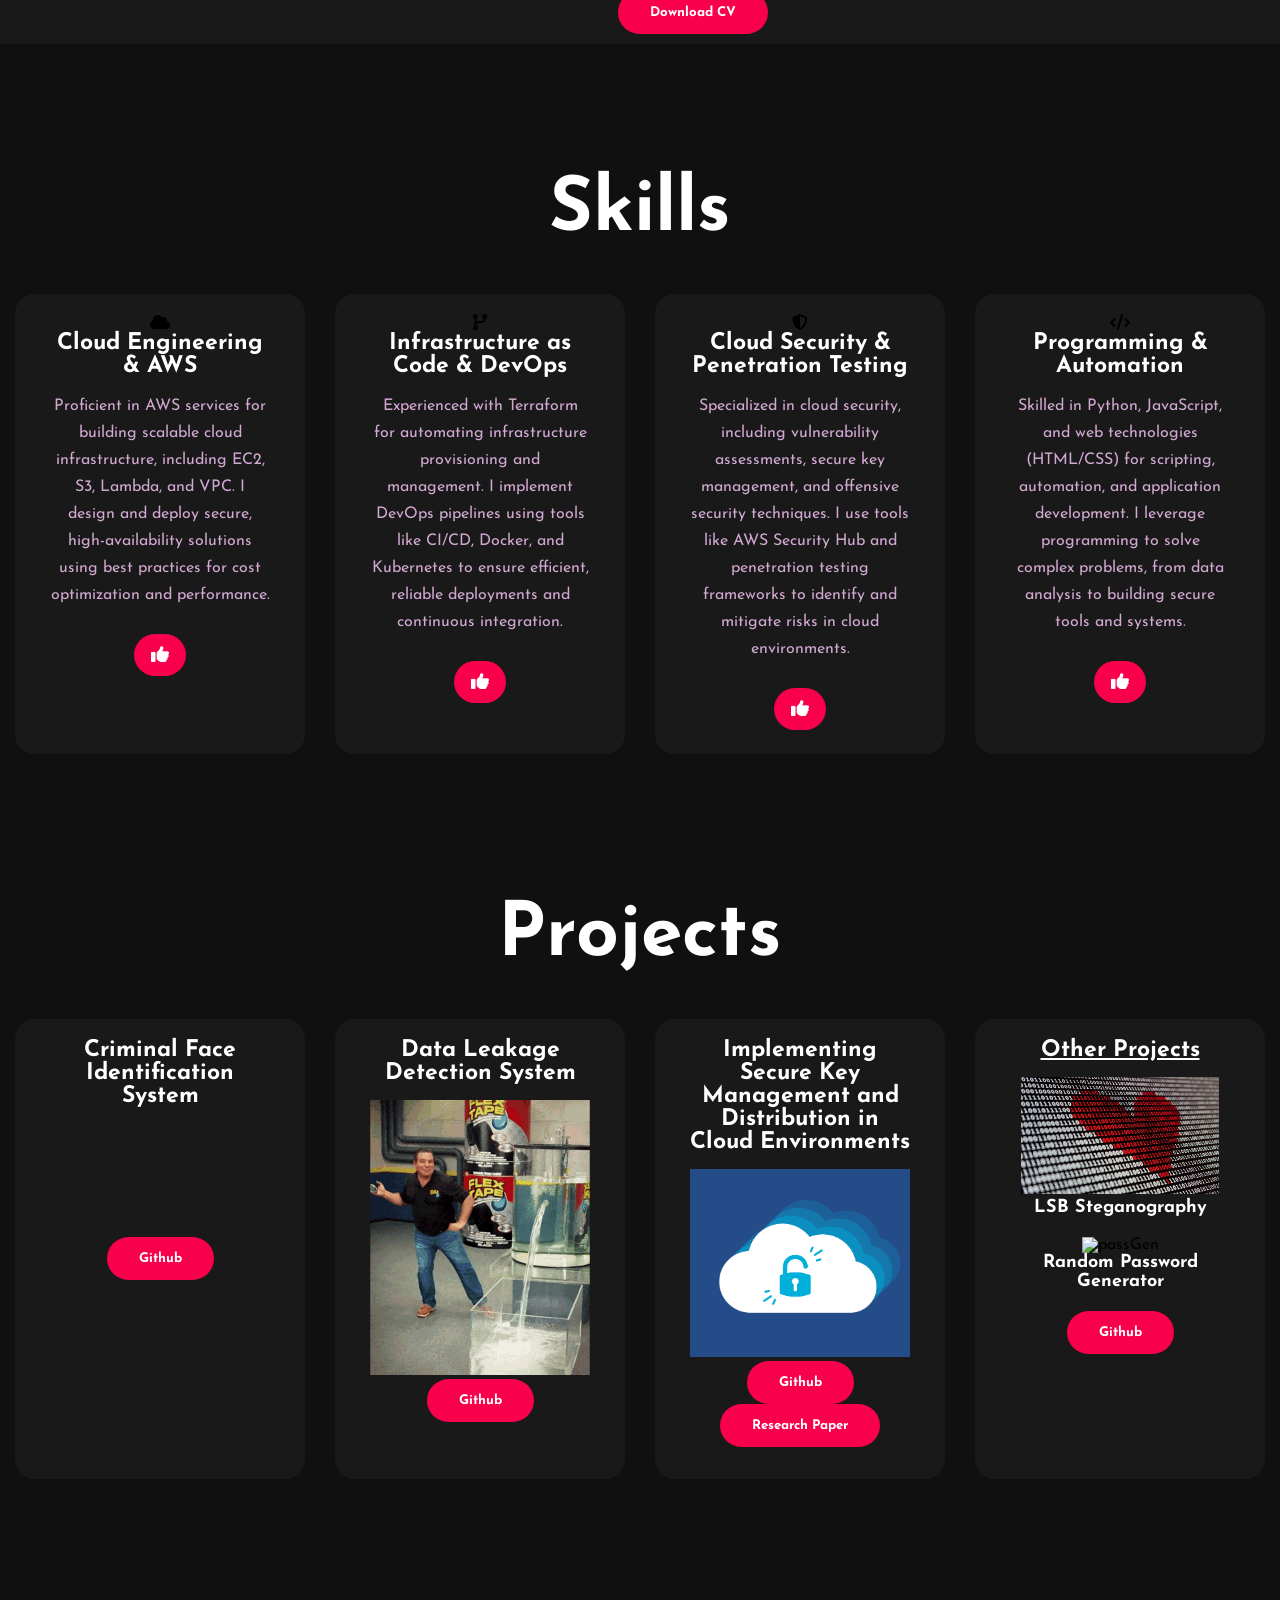
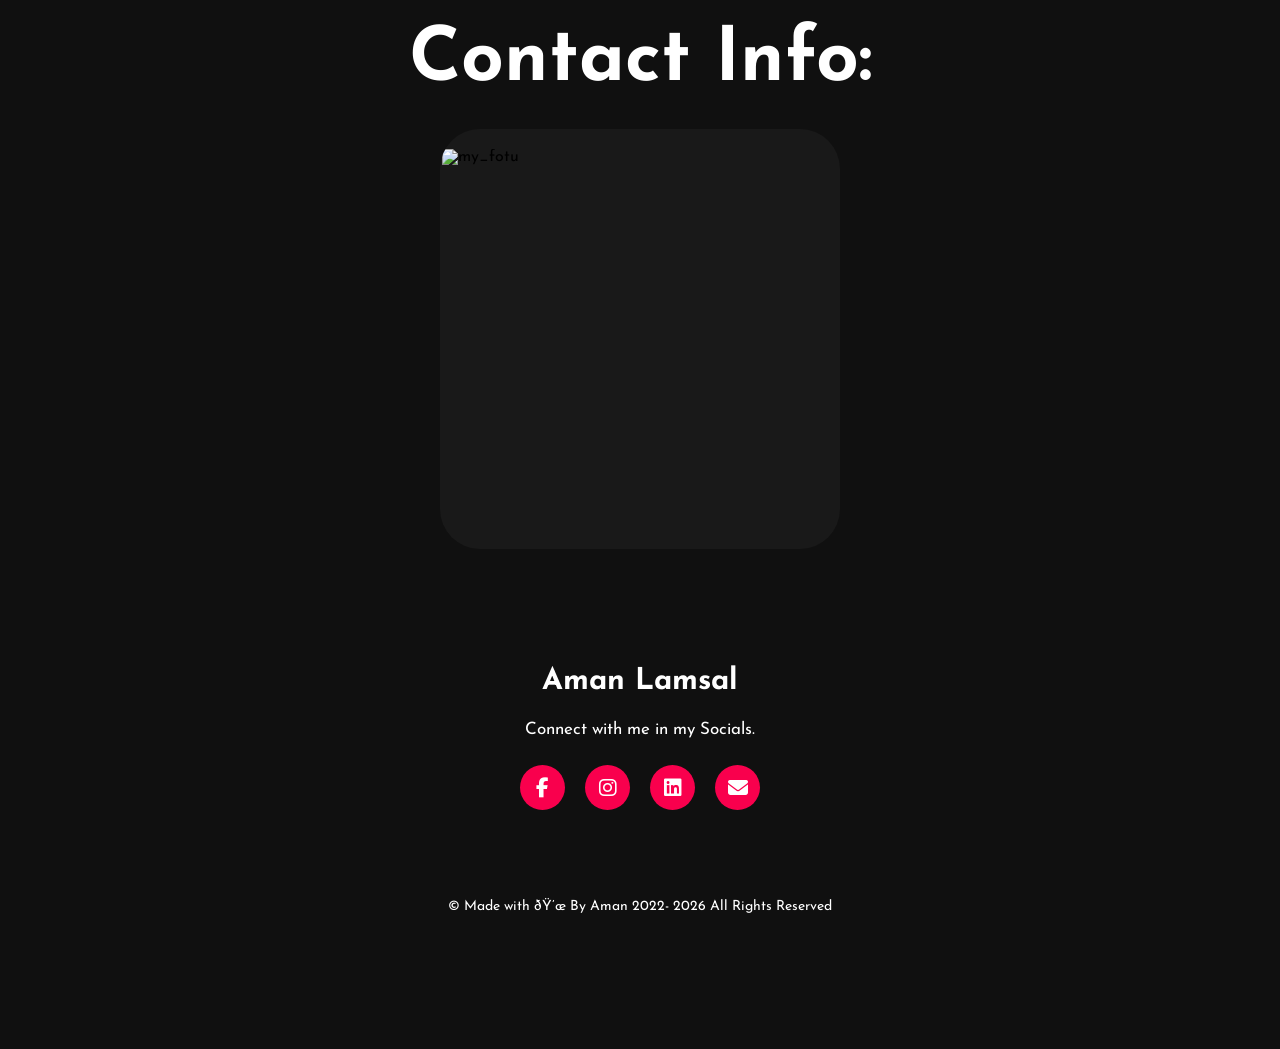
==== commit 4c8084c0: "final uupdatesss" ====
--- a/index.html
+++ b/index.html
@@ -72,11 +72,12 @@
             <div class="about-text">
                 <h2>About Me</h2>
                 <h5><span>MSIT @Clark University</span></h5>
-                <p>🚀 Cloud & Security-focused IT graduate student building real-world, production-ready systems.</p>
+                <p>🚀 Motivated to solve real-world problems, and build production-ready systems.</p>
                 <p>☁️ Designed scalable infrastructure and automation pipelines using AWS, Terraform, Docker, and CI/CD.</p>
-                <p>🔐 Specialized in cloud security, threat detection, and secure key management, with published research in IEEE</p>
-                <p>🤖 Developed AI-driven systems with up to 85%+ accuracy for real-world security use cases</p>
+                <p>🔐 Specialized in cloud security, threat detection, and secure key management, with published research in IEEE.</p>
+                <p>🤖 Developed AI-driven systems with up to 85%+ accuracy for real-world security use cases.</p>
                 <p>⚡ Delivered automation solutions reducing manual processes by ~30% in industry internships.</p>
+                <p>🎵 Outside of tech, I enjoy singing, playing guitar & drums, and going on short hikes.</p>
 
                 <a href="/Aman Resume.pdf" download="A-Resume">
                     <button type="button">Download CV</button></a>
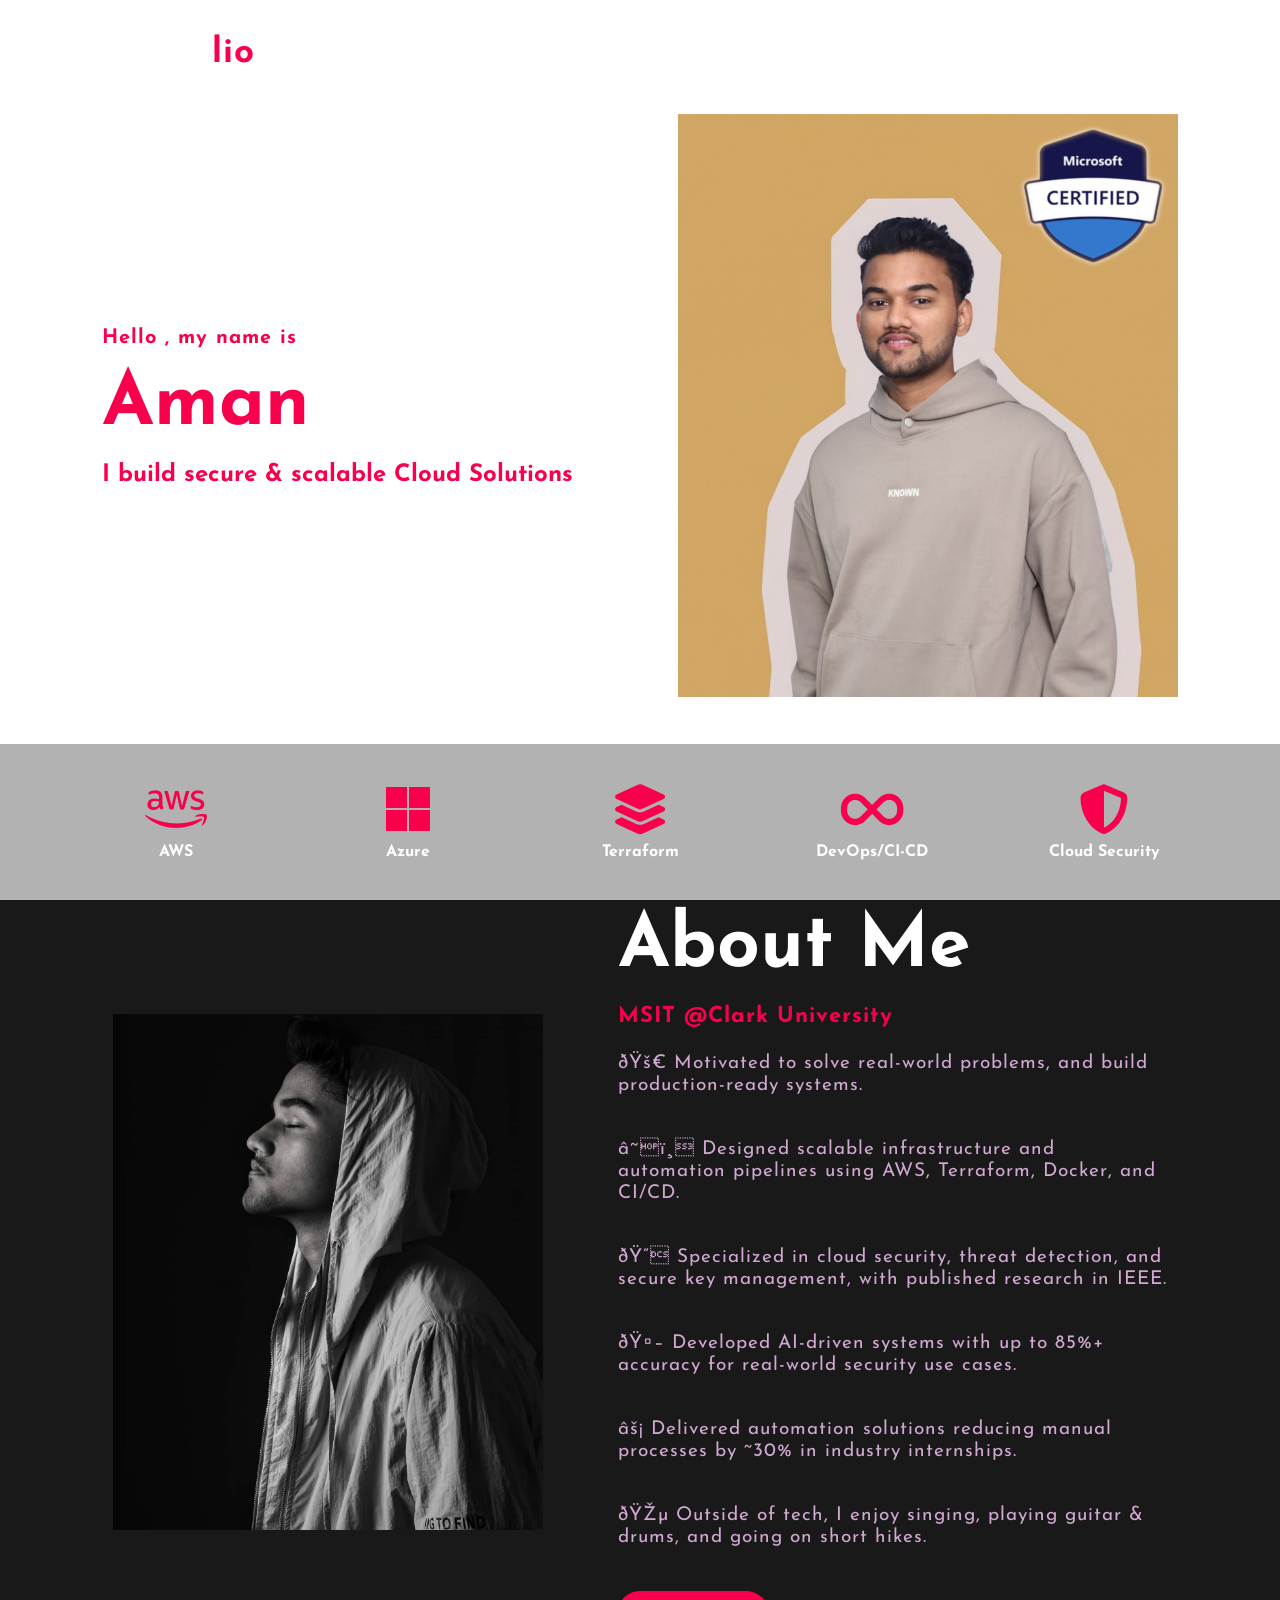
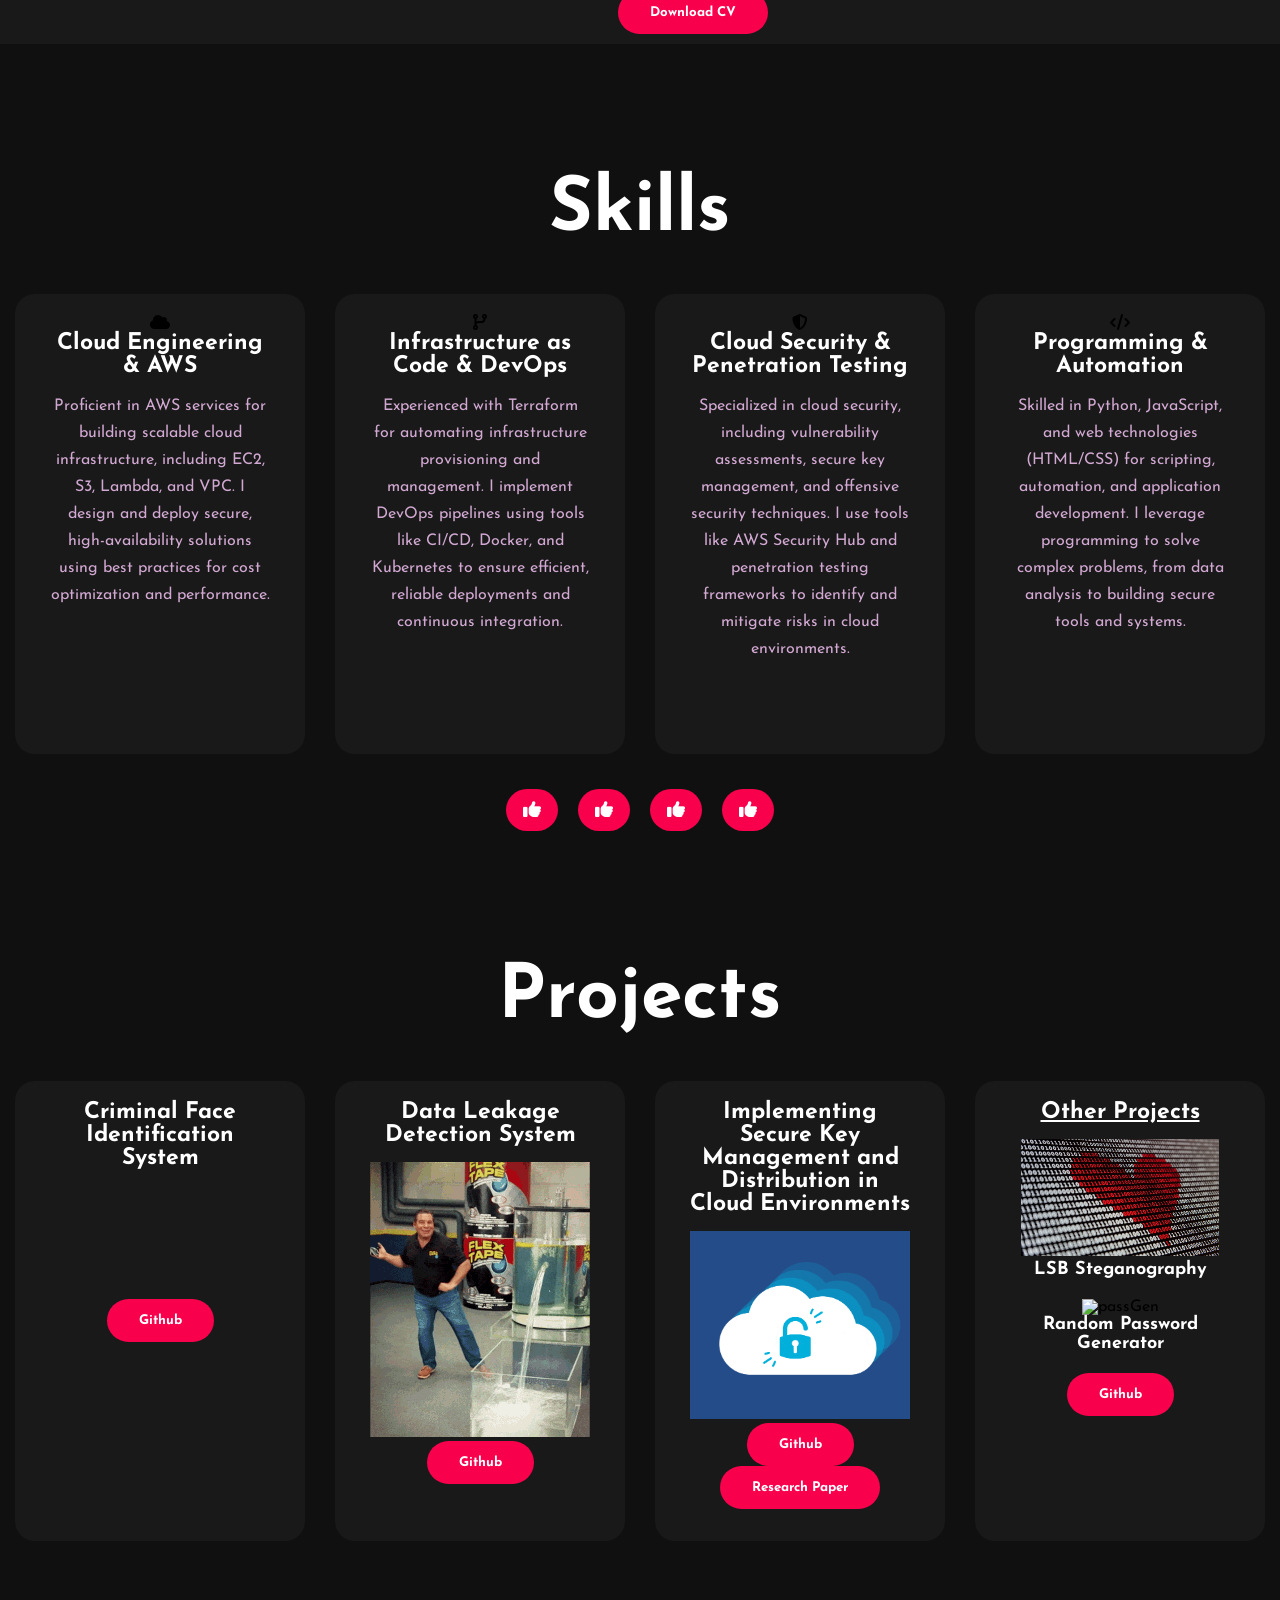
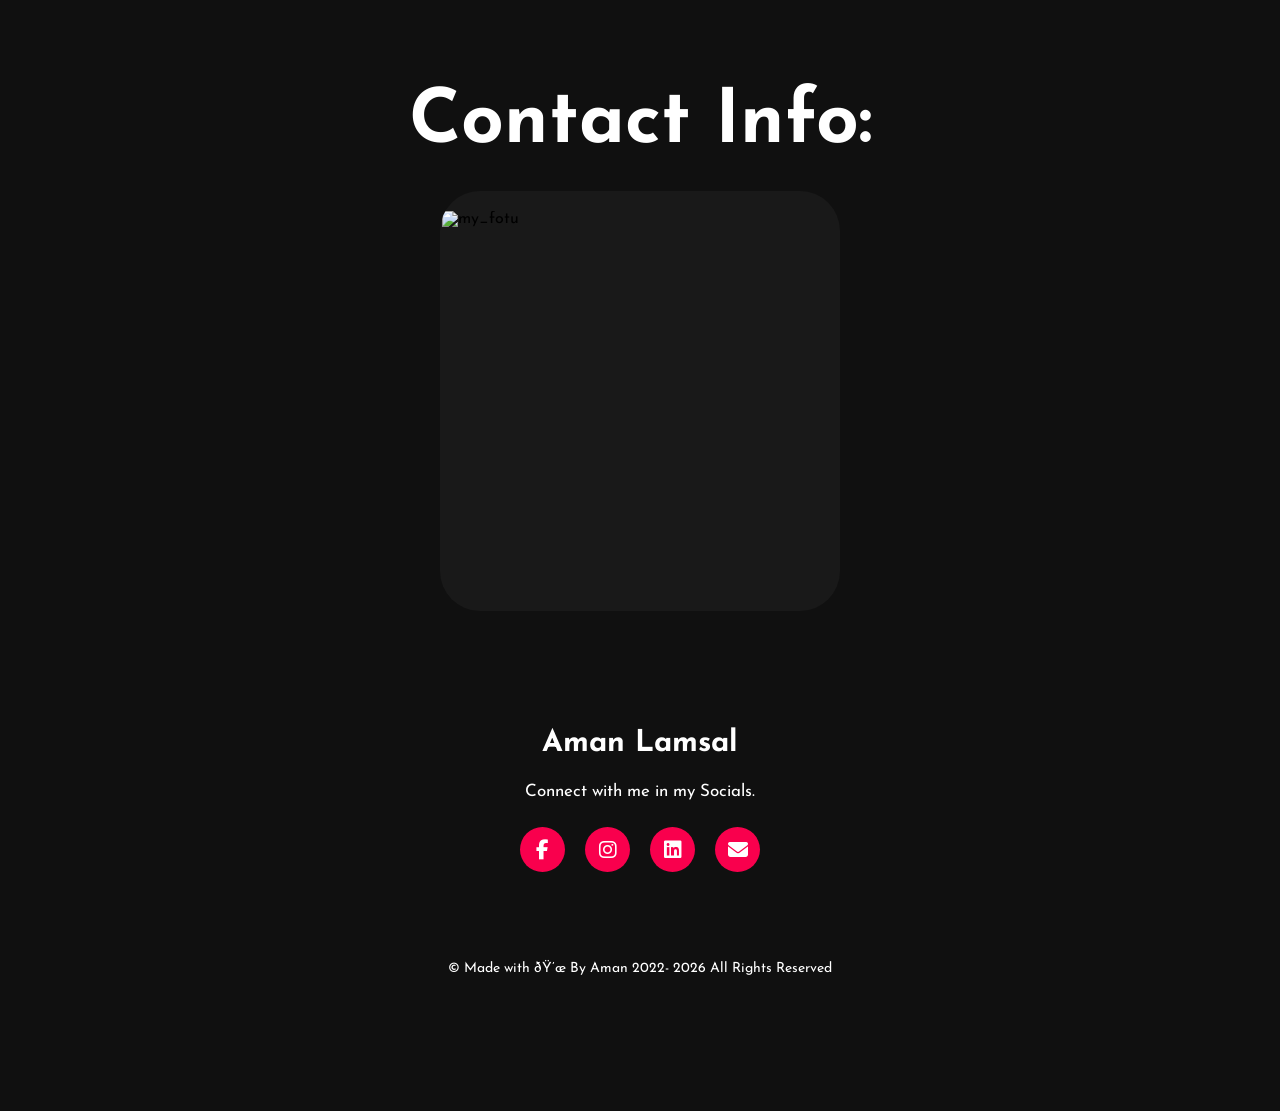
==== commit 501846f7: "like position changed" ====
--- a/index.html
+++ b/index.html
@@ -96,9 +96,6 @@
                 <h5>Cloud Engineering & AWS</h5>
                 <div class="pra">
                     <p>Proficient in AWS services for building scalable cloud infrastructure, including EC2, S3, Lambda, and VPC. I design and deploy secure, high-availability solutions using best practices for cost optimization and performance.</p>
-                    <p style="text-align: center;">
-                        <button class="thumbs-up-btn" onclick="likeThis(this)"><i class="fas fa-thumbs-up"></i></button>
-                    </p>
                 </div>
             </div>
 
@@ -107,9 +104,6 @@
                 <h5>Infrastructure as Code & DevOps</h5>
                 <div class="pra">
                     <p>Experienced with Terraform for automating infrastructure provisioning and management. I implement DevOps pipelines using tools like CI/CD, Docker, and Kubernetes to ensure efficient, reliable deployments and continuous integration.</p>
-                    <p style="text-align: center;">
-                        <button class="thumbs-up-btn" onclick="likeThis(this)"><i class="fas fa-thumbs-up"></i></button>
-                    </p>
                 </div>
             </div>
 
@@ -118,9 +112,6 @@
                 <h5>Cloud Security & Penetration Testing</h5>
                 <div class="pra">
                     <p>Specialized in cloud security, including vulnerability assessments, secure key management, and offensive security techniques. I use tools like AWS Security Hub and penetration testing frameworks to identify and mitigate risks in cloud environments.</p>
-                    <p style="text-align: center;">
-                        <button class="thumbs-up-btn" onclick="likeThis(this)"><i class="fas fa-thumbs-up"></i></button>
-                    </p>
                 </div>
             </div>
 
@@ -129,12 +120,16 @@
                 <h5>Programming & Automation</h5>
                 <div class="pra">
                     <p>Skilled in Python, JavaScript, and web technologies (HTML/CSS) for scripting, automation, and application development. I leverage programming to solve complex problems, from data analysis to building secure tools and systems.</p>
-                    <p style="text-align: center;">
-                        <button class="thumbs-up-btn" onclick="likeThis(this)"><i class="fas fa-thumbs-up"></i></button>
-                    </p>
-                </div>
-            </div>
-
+                </div>
+            </div>
+
+        </div>
+
+        <div class="button-row">
+            <button class="thumbs-up-btn" onclick="likeThis(this)" data-skill="aws"><i class="fas fa-thumbs-up"></i></button>
+            <button class="thumbs-up-btn" onclick="likeThis(this)" data-skill="terraform"><i class="fas fa-thumbs-up"></i></button>
+            <button class="thumbs-up-btn" onclick="likeThis(this)" data-skill="security"><i class="fas fa-thumbs-up"></i></button>
+            <button class="thumbs-up-btn" onclick="likeThis(this)" data-skill="programming"><i class="fas fa-thumbs-up"></i></button>
         </div>
 
         <!--Projects Section Begins-->
--- a/style.css
+++ b/style.css
@@ -435,6 +435,14 @@
     border: 2px solid #4CAF50;
 }
 
+.button-row {
+    display: flex;
+    justify-content: center;
+    gap: 20px;
+    margin-top: 20px;
+    flex-wrap: wrap;
+}
+
 .plus-one {
     position: absolute;
     color: #f9004d;
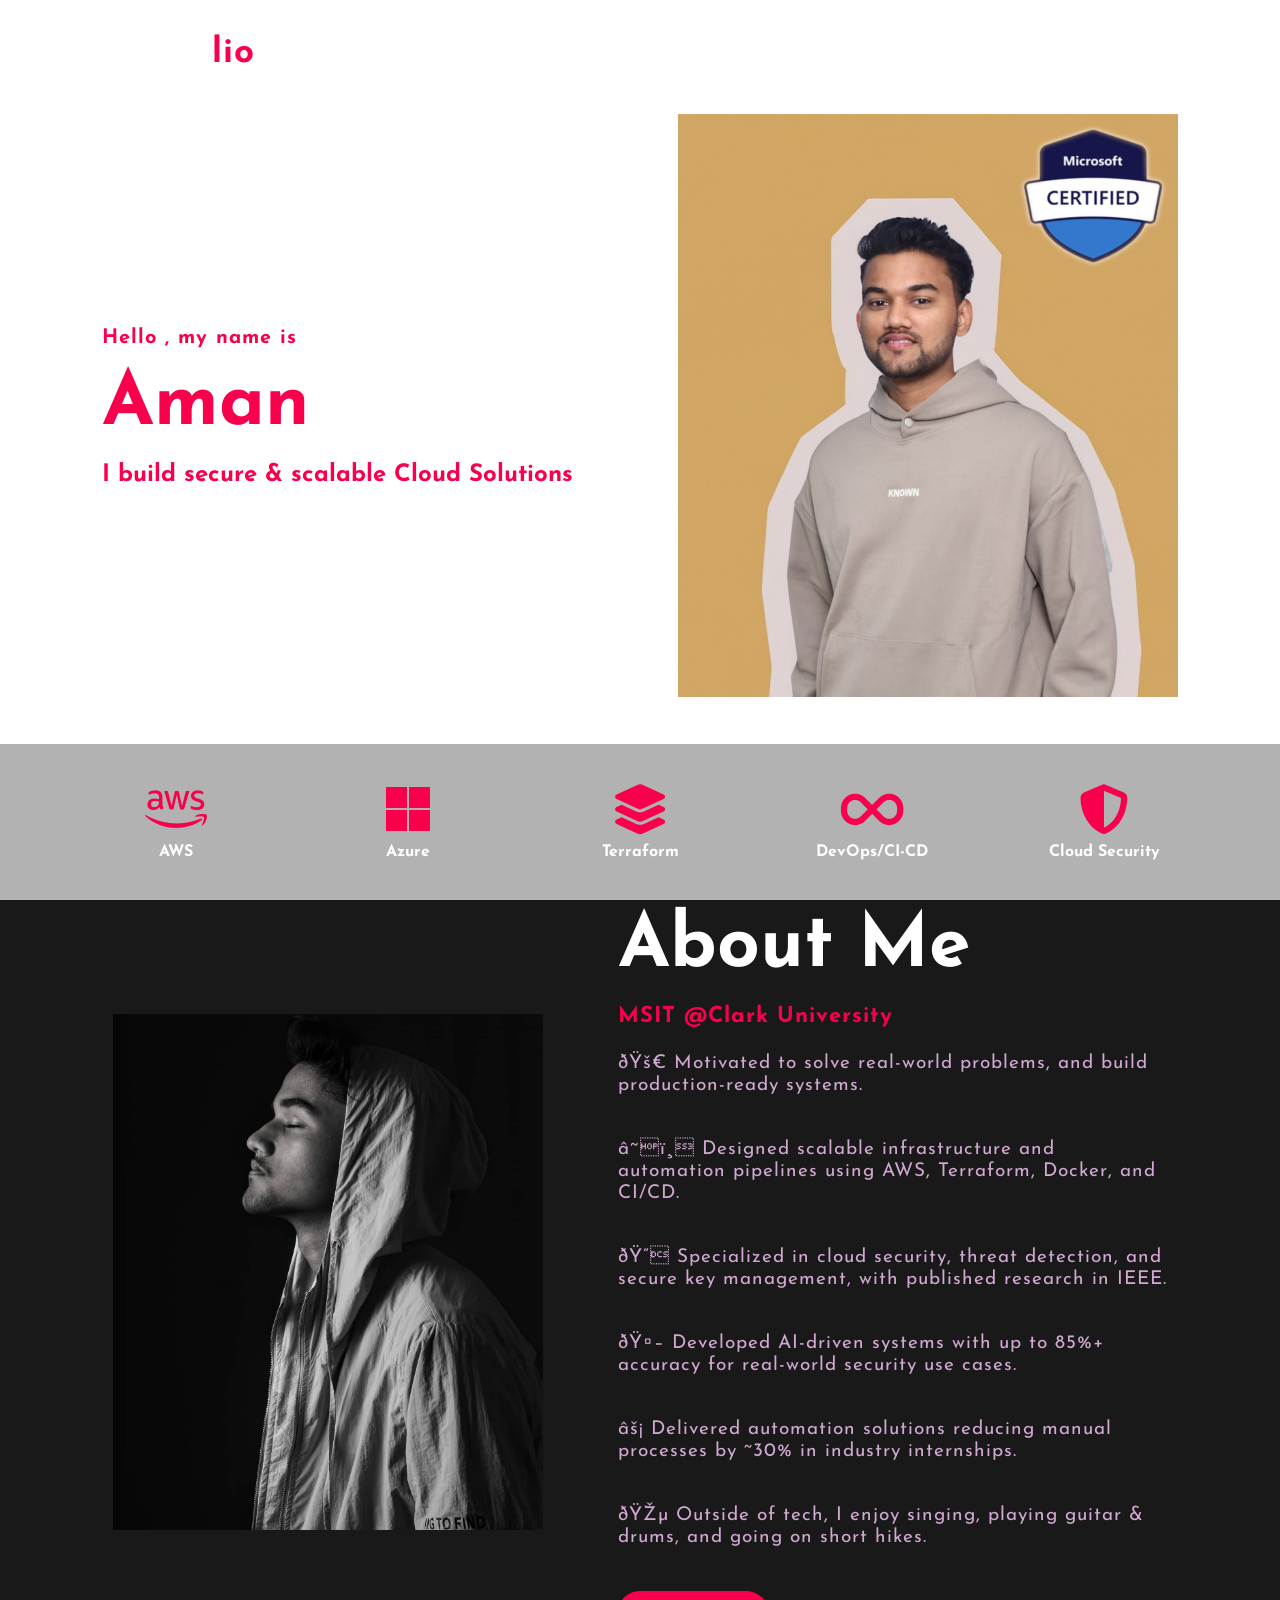
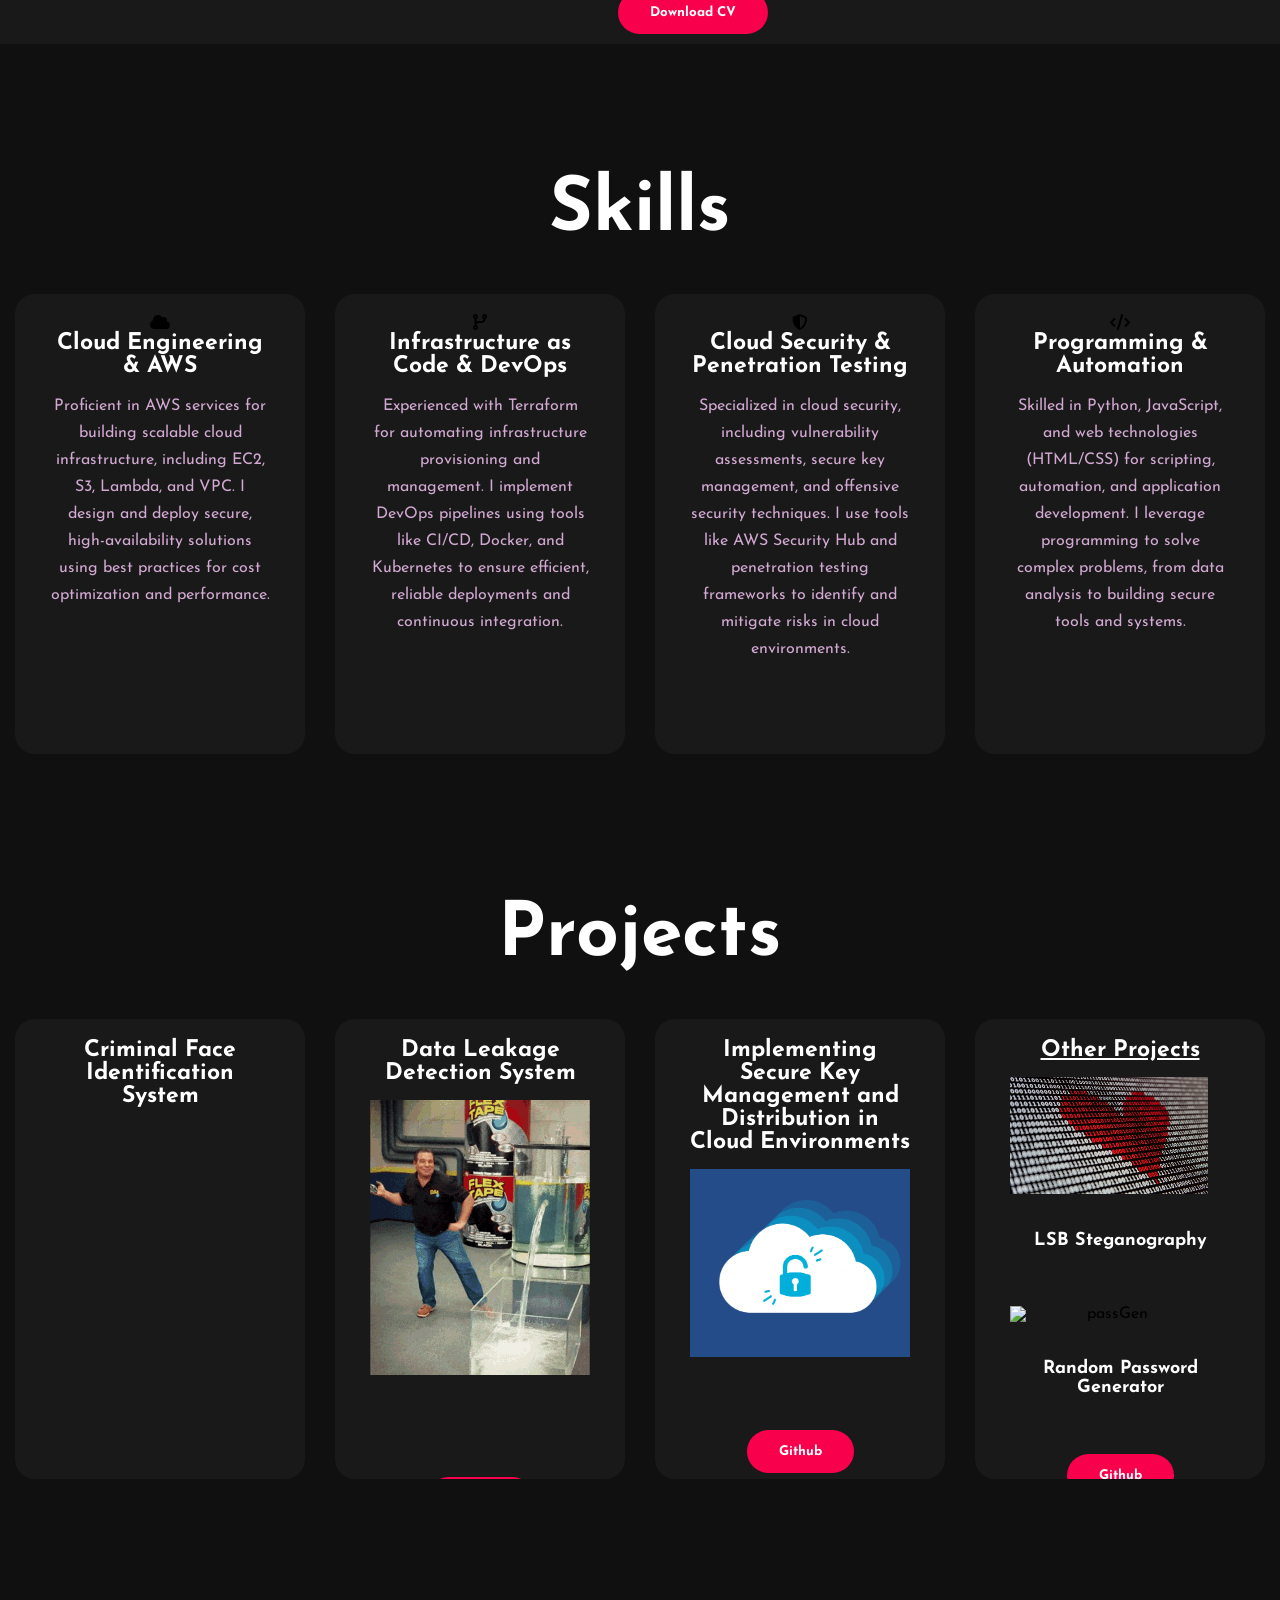
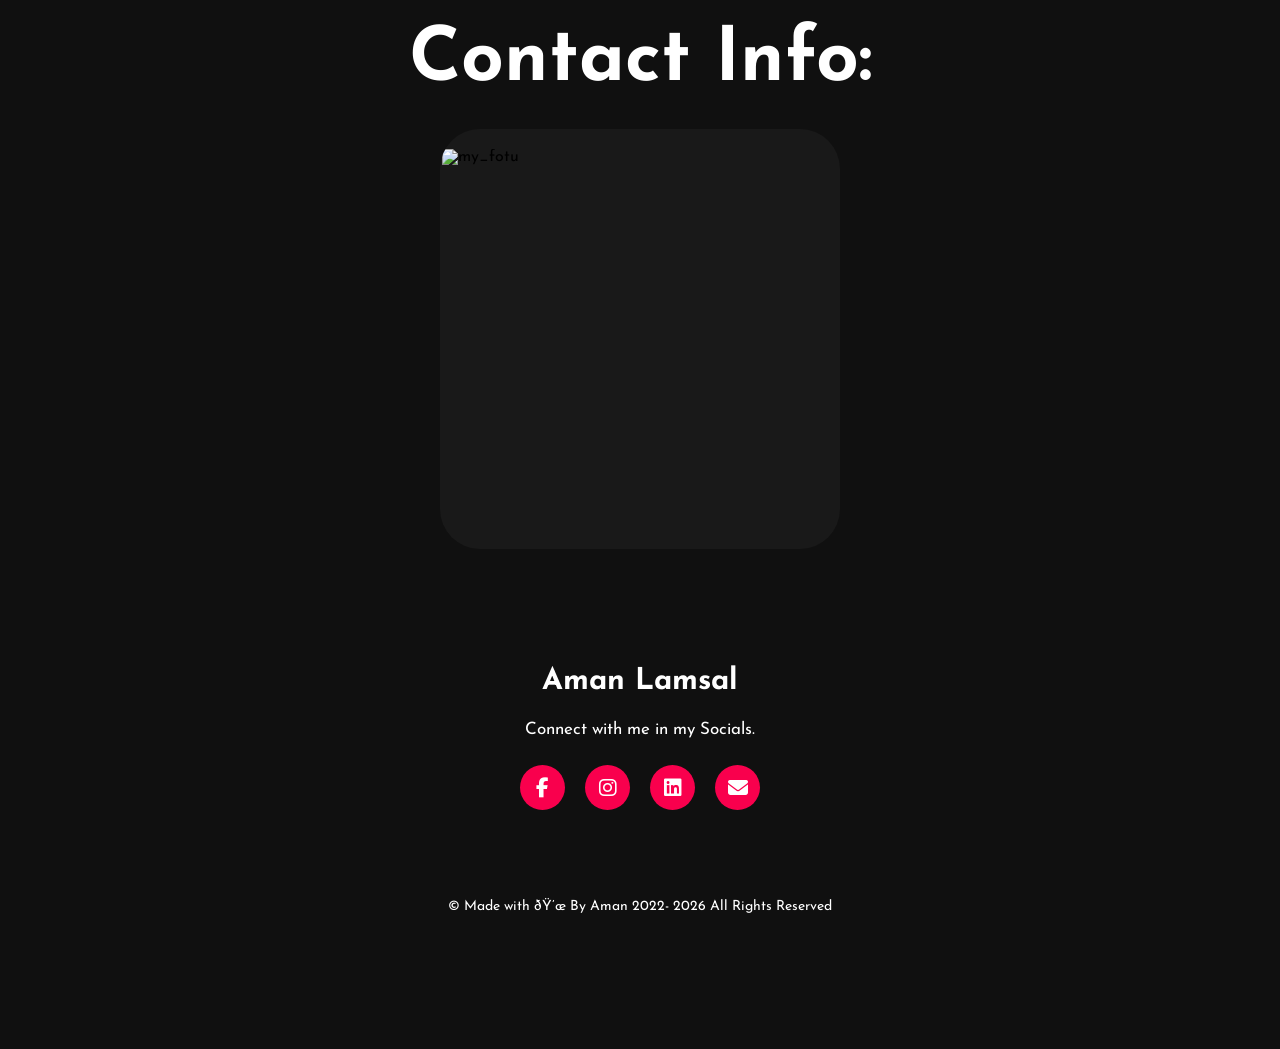
==== commit 7155856b: "like position changed" ====
--- a/index.html
+++ b/index.html
@@ -96,6 +96,9 @@
                 <h5>Cloud Engineering & AWS</h5>
                 <div class="pra">
                     <p>Proficient in AWS services for building scalable cloud infrastructure, including EC2, S3, Lambda, and VPC. I design and deploy secure, high-availability solutions using best practices for cost optimization and performance.</p>
+                    <div class="button-container">
+                        <button class="thumbs-up-btn" onclick="likeThis(this)" data-skill="aws"><i class="fas fa-thumbs-up"></i></button>
+                    </div>
                 </div>
             </div>
 
@@ -104,6 +107,9 @@
                 <h5>Infrastructure as Code & DevOps</h5>
                 <div class="pra">
                     <p>Experienced with Terraform for automating infrastructure provisioning and management. I implement DevOps pipelines using tools like CI/CD, Docker, and Kubernetes to ensure efficient, reliable deployments and continuous integration.</p>
+                    <div class="button-container">
+                        <button class="thumbs-up-btn" onclick="likeThis(this)" data-skill="terraform"><i class="fas fa-thumbs-up"></i></button>
+                    </div>
                 </div>
             </div>
 
@@ -112,6 +118,9 @@
                 <h5>Cloud Security & Penetration Testing</h5>
                 <div class="pra">
                     <p>Specialized in cloud security, including vulnerability assessments, secure key management, and offensive security techniques. I use tools like AWS Security Hub and penetration testing frameworks to identify and mitigate risks in cloud environments.</p>
+                    <div class="button-container">
+                        <button class="thumbs-up-btn" onclick="likeThis(this)" data-skill="security"><i class="fas fa-thumbs-up"></i></button>
+                    </div>
                 </div>
             </div>
 
@@ -120,16 +129,12 @@
                 <h5>Programming & Automation</h5>
                 <div class="pra">
                     <p>Skilled in Python, JavaScript, and web technologies (HTML/CSS) for scripting, automation, and application development. I leverage programming to solve complex problems, from data analysis to building secure tools and systems.</p>
-                </div>
-            </div>
-
-        </div>
-
-        <div class="button-row">
-            <button class="thumbs-up-btn" onclick="likeThis(this)" data-skill="aws"><i class="fas fa-thumbs-up"></i></button>
-            <button class="thumbs-up-btn" onclick="likeThis(this)" data-skill="terraform"><i class="fas fa-thumbs-up"></i></button>
-            <button class="thumbs-up-btn" onclick="likeThis(this)" data-skill="security"><i class="fas fa-thumbs-up"></i></button>
-            <button class="thumbs-up-btn" onclick="likeThis(this)" data-skill="programming"><i class="fas fa-thumbs-up"></i></button>
+                    <div class="button-container">
+                        <button class="thumbs-up-btn" onclick="likeThis(this)" data-skill="programming"><i class="fas fa-thumbs-up"></i></button>
+                    </div>
+                </div>
+            </div>
+
         </div>
 
         <!--Projects Section Begins-->
--- a/style.css
+++ b/style.css
@@ -274,6 +274,18 @@
     font-size: 16px;
     line-height: 27px;
     margin-bottom: 25px;
+}
+
+.pra {
+    display: flex;
+    flex-direction: column;
+    justify-content: space-between;
+    height: 100%;
+}
+
+.button-container {
+    text-align: center;
+    margin-top: auto;
 }
 
 .card .button {
@@ -435,14 +447,6 @@
     border: 2px solid #4CAF50;
 }
 
-.button-row {
-    display: flex;
-    justify-content: center;
-    gap: 20px;
-    margin-top: 20px;
-    flex-wrap: wrap;
-}
-
 .plus-one {
     position: absolute;
     color: #f9004d;
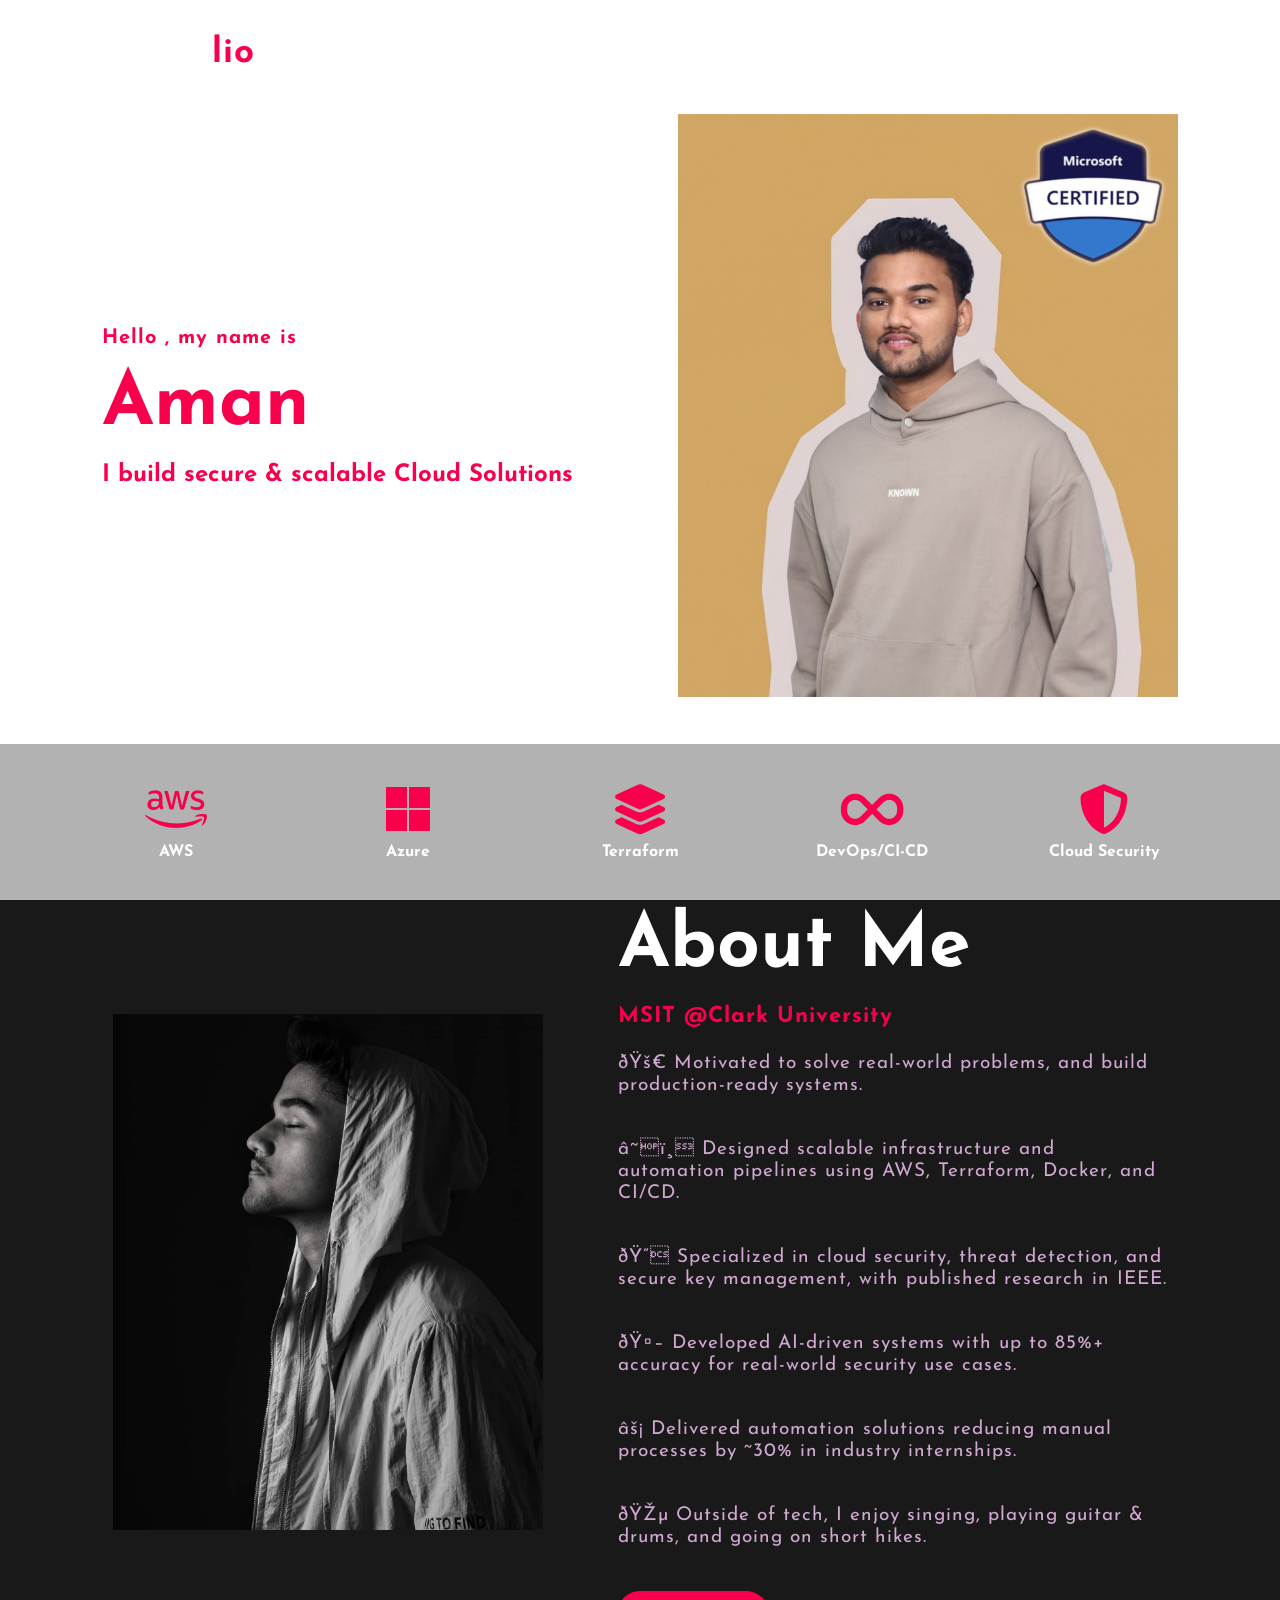
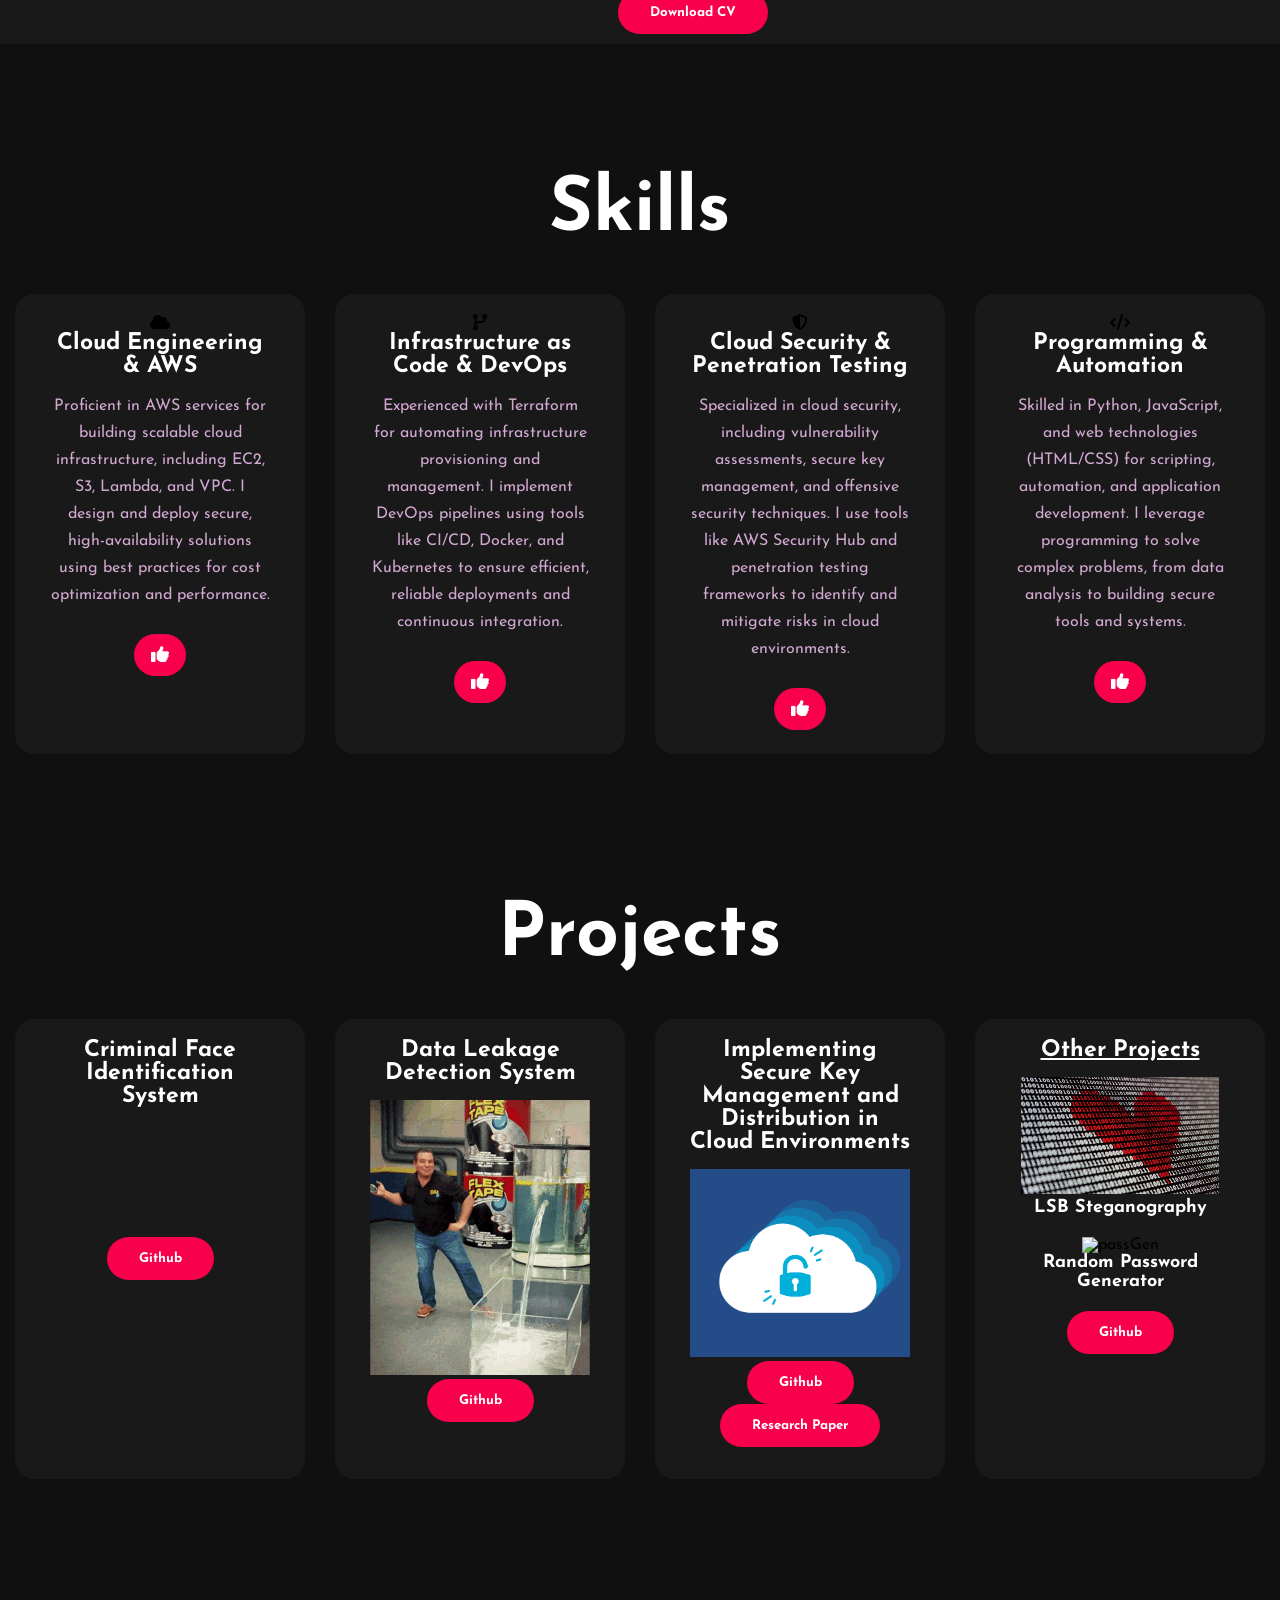
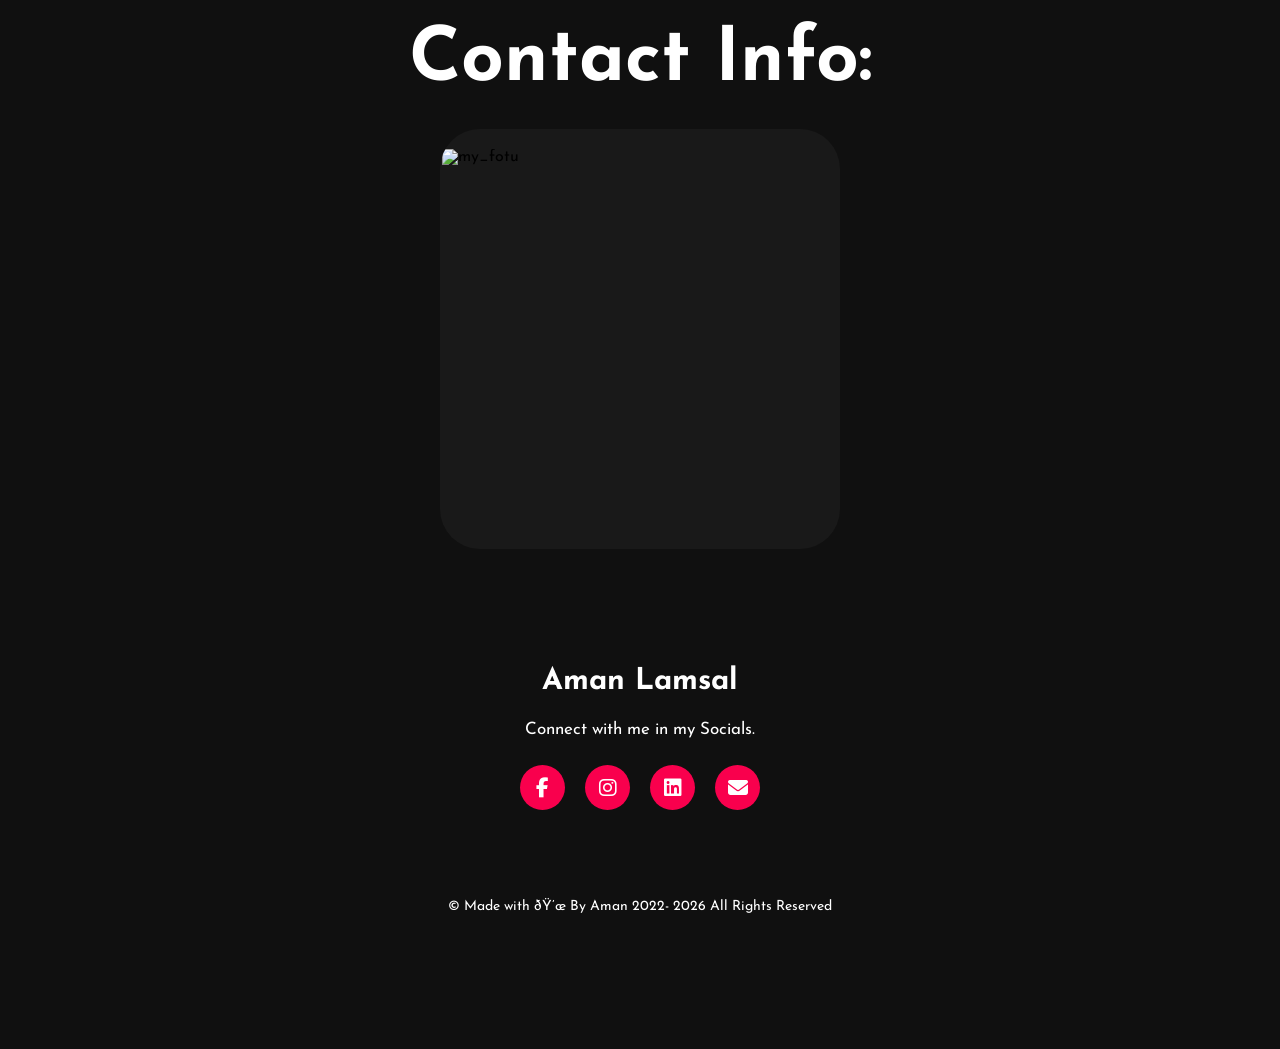
==== commit 0348cbcd: "like position changed" ====
--- a/index.html
+++ b/index.html
@@ -96,9 +96,9 @@
                 <h5>Cloud Engineering & AWS</h5>
                 <div class="pra">
                     <p>Proficient in AWS services for building scalable cloud infrastructure, including EC2, S3, Lambda, and VPC. I design and deploy secure, high-availability solutions using best practices for cost optimization and performance.</p>
-                    <div class="button-container">
-                        <button class="thumbs-up-btn" onclick="likeThis(this)" data-skill="aws"><i class="fas fa-thumbs-up"></i></button>
-                    </div>
+                    <p style="text-align: center;">
+                        <button class="thumbs-up-btn" onclick="likeThis(this)"><i class="fas fa-thumbs-up"></i></button>
+                    </p>
                 </div>
             </div>
 
@@ -107,9 +107,9 @@
                 <h5>Infrastructure as Code & DevOps</h5>
                 <div class="pra">
                     <p>Experienced with Terraform for automating infrastructure provisioning and management. I implement DevOps pipelines using tools like CI/CD, Docker, and Kubernetes to ensure efficient, reliable deployments and continuous integration.</p>
-                    <div class="button-container">
-                        <button class="thumbs-up-btn" onclick="likeThis(this)" data-skill="terraform"><i class="fas fa-thumbs-up"></i></button>
-                    </div>
+                    <p style="text-align: center;">
+                        <button class="thumbs-up-btn" onclick="likeThis(this)"><i class="fas fa-thumbs-up"></i></button>
+                    </p>
                 </div>
             </div>
 
@@ -118,9 +118,9 @@
                 <h5>Cloud Security & Penetration Testing</h5>
                 <div class="pra">
                     <p>Specialized in cloud security, including vulnerability assessments, secure key management, and offensive security techniques. I use tools like AWS Security Hub and penetration testing frameworks to identify and mitigate risks in cloud environments.</p>
-                    <div class="button-container">
-                        <button class="thumbs-up-btn" onclick="likeThis(this)" data-skill="security"><i class="fas fa-thumbs-up"></i></button>
-                    </div>
+                    <p style="text-align: center;">
+                        <button class="thumbs-up-btn" onclick="likeThis(this)"><i class="fas fa-thumbs-up"></i></button>
+                    </p>
                 </div>
             </div>
 
@@ -129,9 +129,9 @@
                 <h5>Programming & Automation</h5>
                 <div class="pra">
                     <p>Skilled in Python, JavaScript, and web technologies (HTML/CSS) for scripting, automation, and application development. I leverage programming to solve complex problems, from data analysis to building secure tools and systems.</p>
-                    <div class="button-container">
-                        <button class="thumbs-up-btn" onclick="likeThis(this)" data-skill="programming"><i class="fas fa-thumbs-up"></i></button>
-                    </div>
+                    <p style="text-align: center;">
+                        <button class="thumbs-up-btn" onclick="likeThis(this)"><i class="fas fa-thumbs-up"></i></button>
+                    </p>
                 </div>
             </div>
 
--- a/style.css
+++ b/style.css
@@ -274,18 +274,6 @@
     font-size: 16px;
     line-height: 27px;
     margin-bottom: 25px;
-}
-
-.pra {
-    display: flex;
-    flex-direction: column;
-    justify-content: space-between;
-    height: 100%;
-}
-
-.button-container {
-    text-align: center;
-    margin-top: auto;
 }
 
 .card .button {
